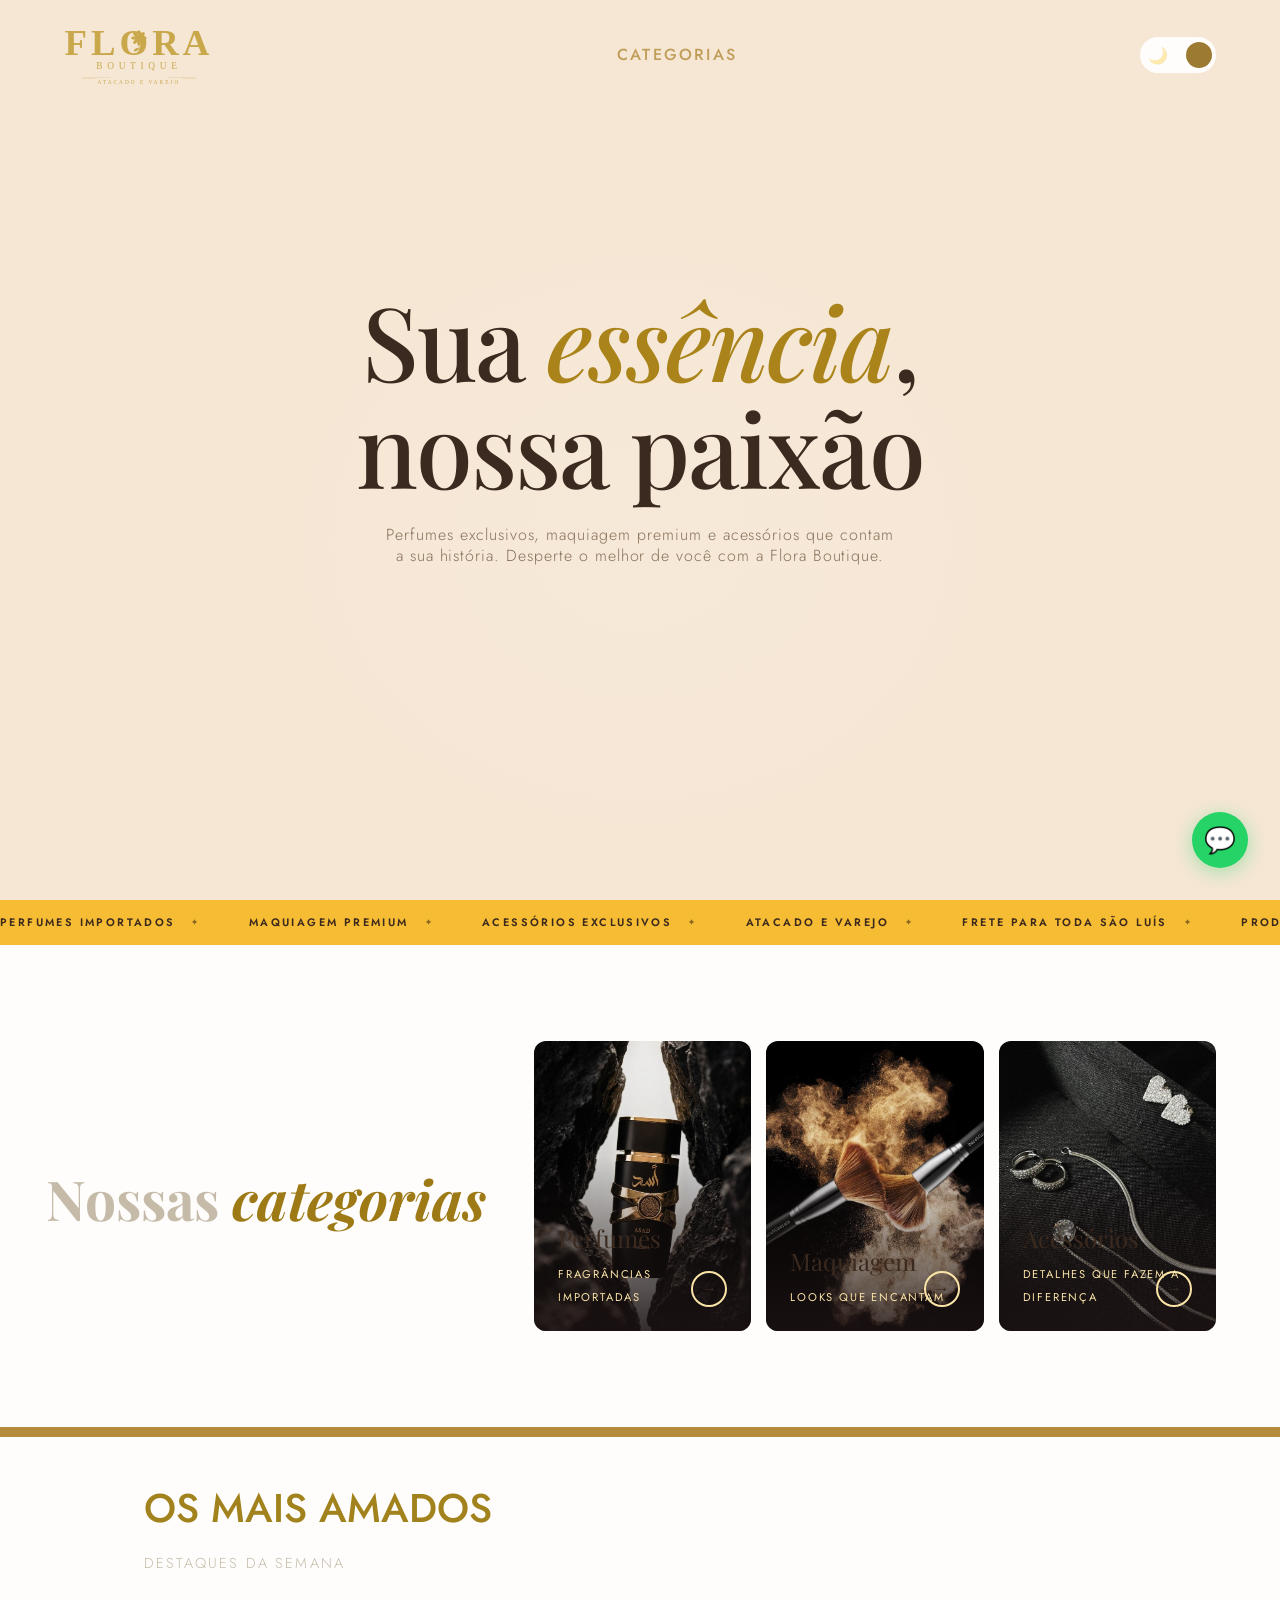
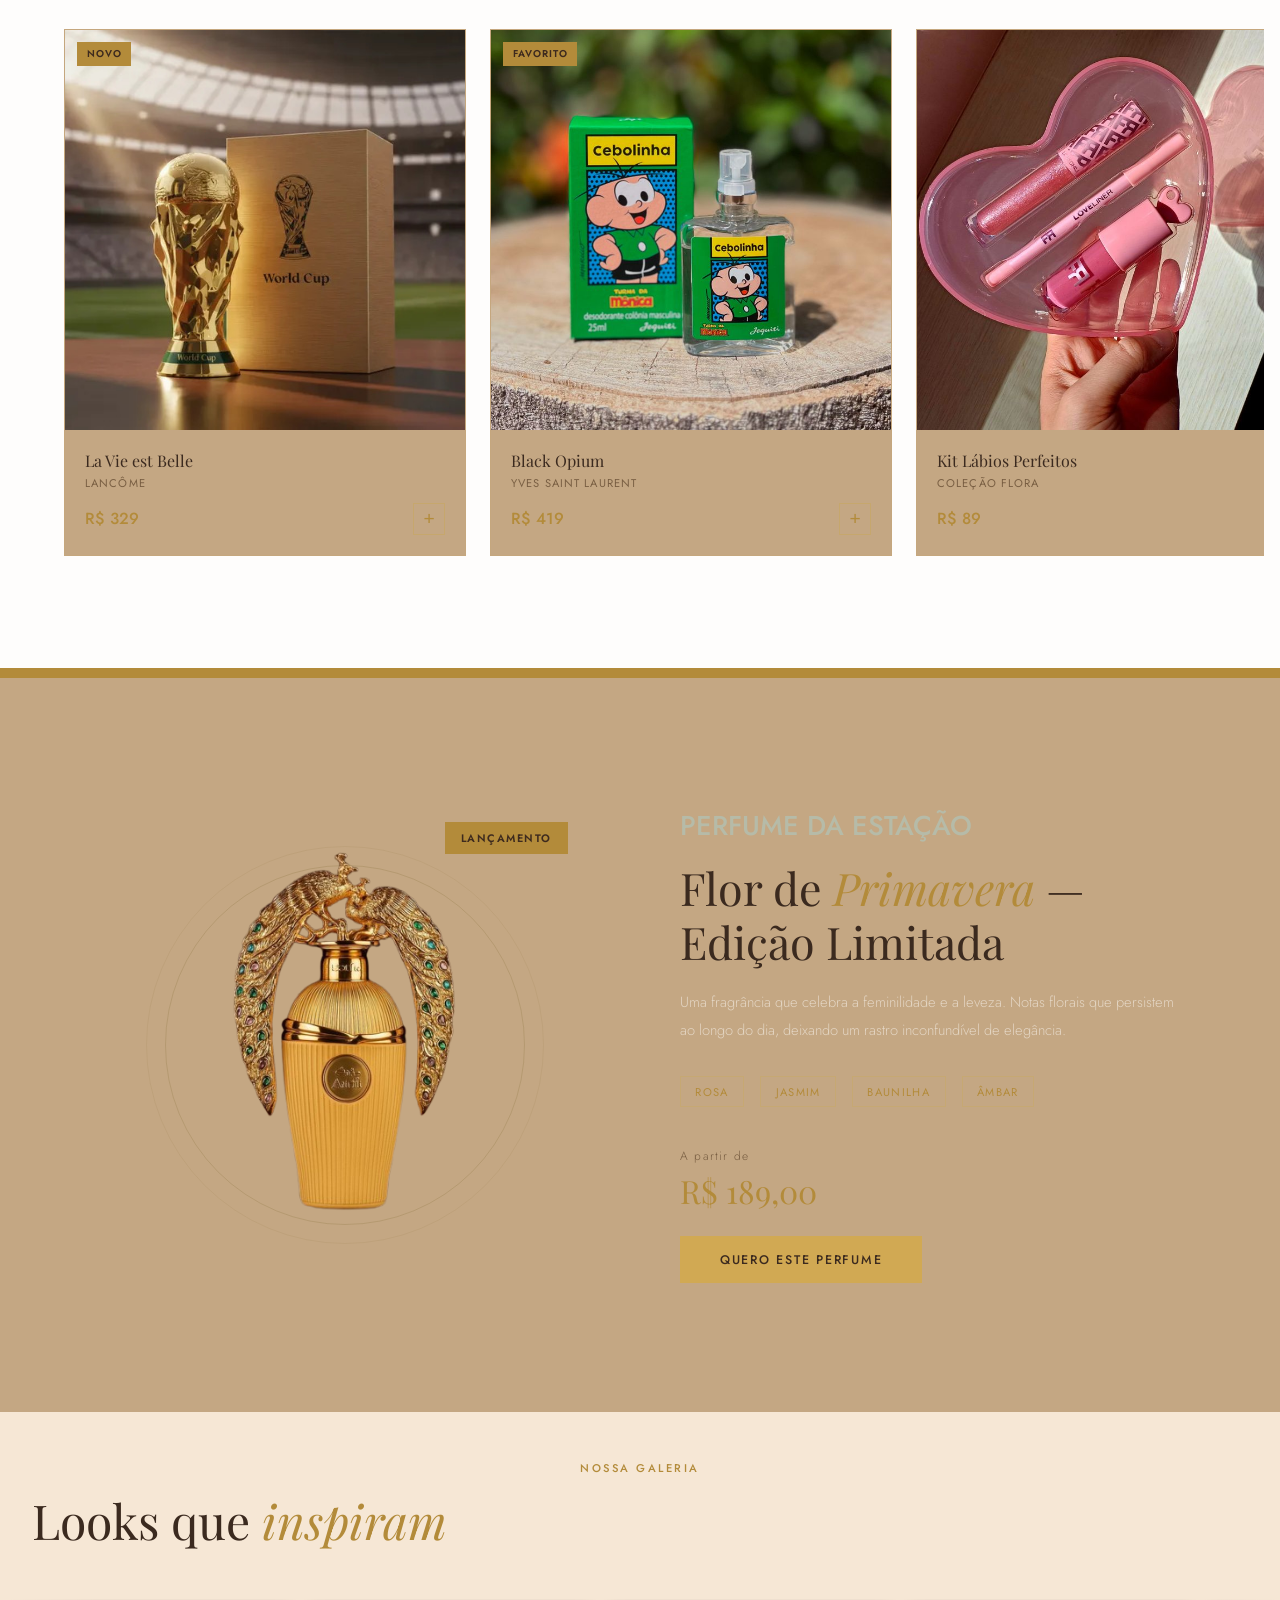
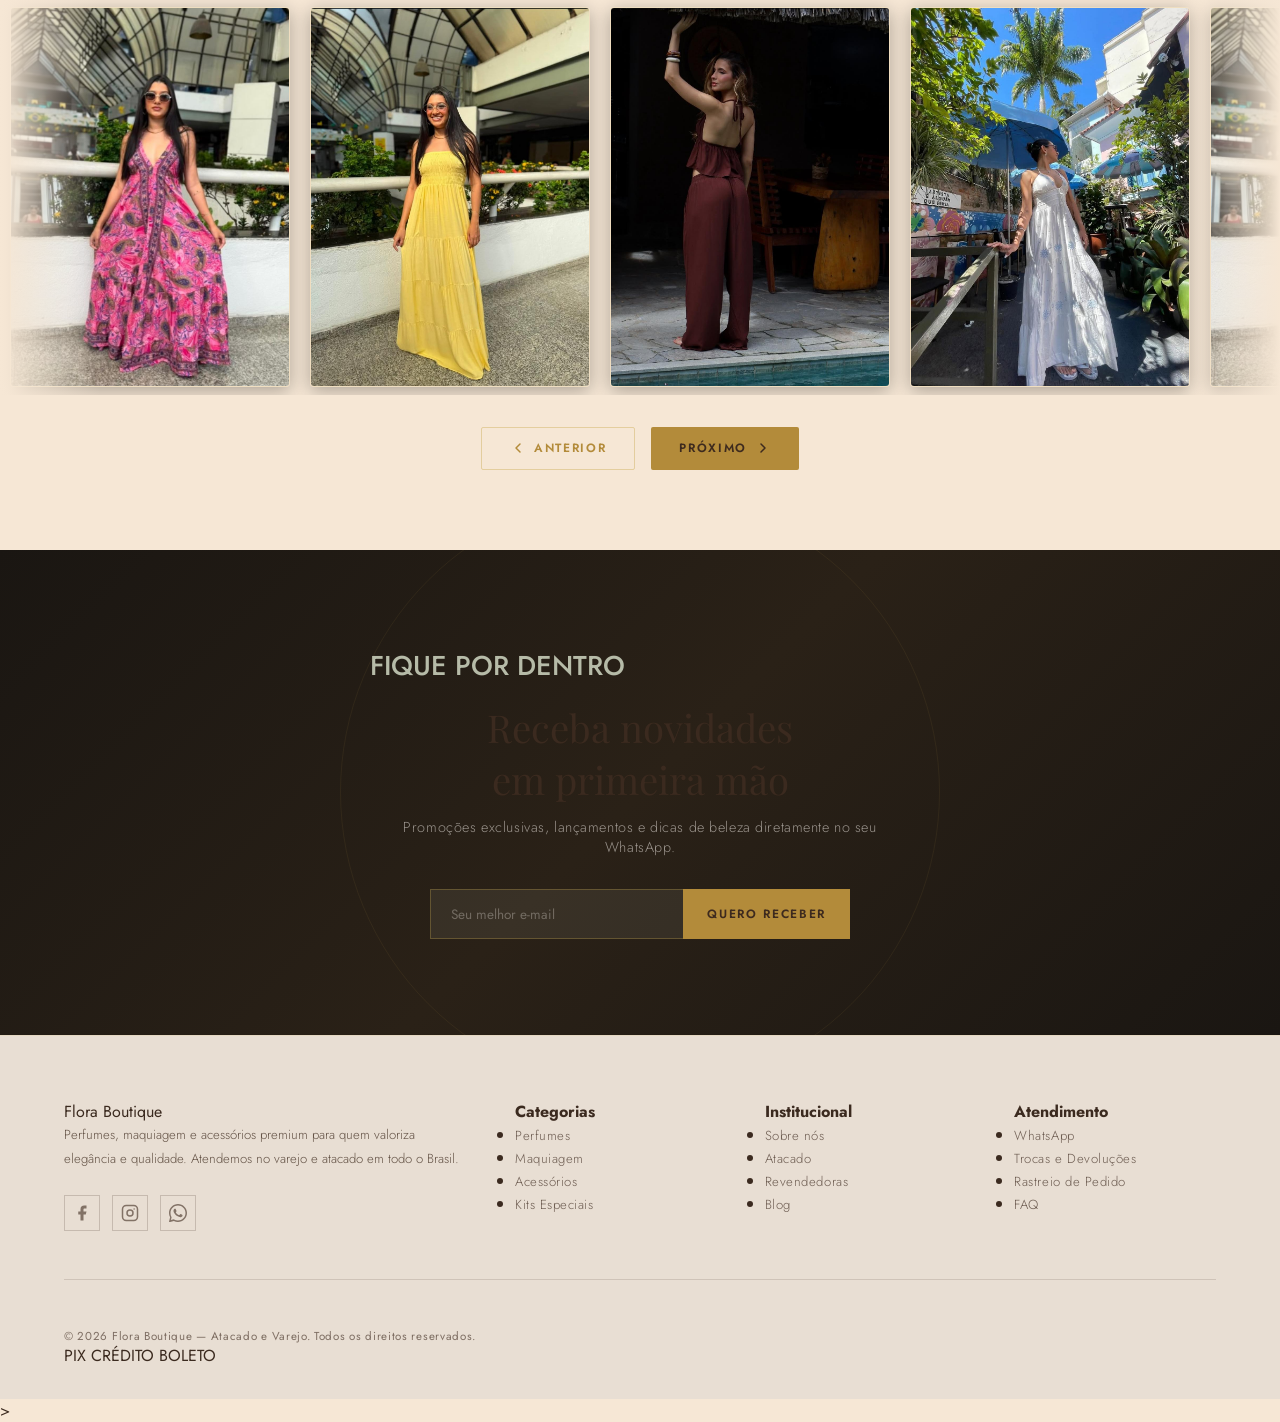
==== frontend/src/pages/index.html @ 40650995 "Reorganização de pastas" ====
<!DOCTYPE html>
<html lang="pt-BR">
<head>
  <meta charset="UTF-8">
  <meta name="viewport" content="width=device-width, initial-scale=1.0">
  <title>Flora Boutique — Perfumes, Acessórios & Maquiagem</title>
  <link rel="icon" type="image/x-icon" href="../images/logo.ico">
  <link rel="preconnect" href="https://fonts.googleapis.com">
  <link rel="preconnect" href="https://fonts.gstatic.com" crossorigin>
  <link href="https://fonts.googleapis.com/css2?family=Playfair+Display:ital,wght@0,400;0,500;0,600;0,700;1,400;1,500&family=Jost:wght@300;400;500;600&display=swap" rel="stylesheet">
  <link rel="stylesheet" href="../styles/style.css">
</head>
<body>

  <!-- ── NAV ──────────────────────────────────────────────── --> 
  <nav id="navbar">
    <div class="nav-logo">
      <a href="#" id="logo-button">
        <img src="../images/flora_logo_inicio.svg" alt="Flora Boutique">
      </a>
    </div>
    <ul class="nav-links">
      <li><a href="#categorias">Categorias</a></li>
      <!-- <li><a href="#destaques">Destaques</a></li> -->
      <!-- <li><a href="#sobre">Sobre</a></li> -->
      <!-- <li><a href="#contato">Contato</a></li> -->
    </ul>
    <button id="theme-toggle" class="theme-toggle" aria-label="Alternar tema claro e escuro">
      <span class="theme-icon theme-icon--moon">🌙</span>
      <span class="theme-icon theme-icon--sun">☀️</span>
      <span class="theme-toggle__circle"></span>
    </button>
  </nav>
  
  <!-- ── HERO ─────────────────────────────────────────────── -->
  <section class="hero">
    <div class="hero-content">
      <h1 class="hero-title">
        Sua <em>essência</em>,<br>nossa paixão
      </h1>
      <p class="hero-subtitle">
        Perfumes exclusivos, maquiagem premium e acessórios que contam a sua história.
        Desperte o melhor de você com a Flora Boutique.
      </p>
     
    </div>
  </section>

  <!-- ── MARQUEE ───────────────────────────────────────────── -->
  <div class="marquee-section">
    <div class="marquee-track">
      <span class="marquee-item">Perfumes Importados</span>
      <span class="marquee-item">Maquiagem Premium</span>
      <span class="marquee-item">Acessórios Exclusivos</span>
      <span class="marquee-item">Atacado e Varejo</span>
      <span class="marquee-item">Frete para toda São luís</span>
      <span class="marquee-item">Produtos Originais</span>
      <span class="marquee-item">Perfumes Importados</span>
      <span class="marquee-item">Maquiagem Premium</span>
      <span class="marquee-item">Acessórios Exclusivos</span>
      <span class="marquee-item">Atacado e Varejo</span>
      <span class="marquee-item">Frete para Toda são luís</span>
      <span class="marquee-item">Produtos Originais</span>
    </div>
  </div>

  <!-- ── CATEGORIES ───────────────────────────────────────── -->
  <section class="categories" id="categorias">
    <div class="section-header reveal">
      <h2 class="section-title">Nossas <em>categorias</em></h2>
    </div>
    <div class="categories-grid">
      <div class="cat-card reveal">
        <div class="cat-perfume">
          <img src="../images/perfume_asaad.jpg">
        </div>
        <div class="cat-overlay"></div>
        <div class="cat-label">
          <span class="cat-name">Perfumes</span>
          <span class="cat-count">Fragrâncias importadas</span>
        </div>
        <div class="cat-arrow">→</div>
      </div>
      <div class="cat-card reveal reveal-delay-1">
        <div class="cat-maquiagem">
          <img src="../images/maquiagens_destaque.jpg">
        </div>
        <div class="cat-overlay"></div>
        <div class="cat-label">
          <span class="cat-name">Maquiagem</span>
          <span class="cat-count">Looks que encantam</span>
        </div>
        <div class="cat-arrow">→</div>
      </div>
      <div class="cat-card reveal reveal-delay-2">
        <div class="cat-acessorios">
          <img src="../images/acessorios_destaque.jpg">
        </div>
        <div class="cat-overlay"></div>
        <div class="cat-label">
          <span class="cat-name">Acessórios</span>
          <span class="cat-count">Detalhes que fazem a diferença</span>
        </div>
        <div class="cat-arrow">→</div>
      </div>
    </div>
  </section>

  <!-- ── FEATURED PRODUCTS ────────────────────────────────── -->
  <section class="featured" id="destaques">
    <div class="section-header-feat">
      <h1 class="section-eyebrow1">Os mais amados</h1>
      <h2 class="section-title2">Destaques da semana</h2>
    </div>
    <div class="products-grid">

      <div class="product-card reveal">
        <div class="product-featured">
          <img src="../images/perfume_copa.jpg" alt="perfumecopa">
          <span class="product-badge">Novo</span>
        </div>
        <div class="product-info">
          <div class="product-name">La Vie est Belle</div>
          <div class="product-brand">Lancôme</div>
          <div class="product-footer">
            <span class="product-price">R$ 329</span>
            <button class="product-add" onclick="openWhatsApp('La Vie est Belle')">+</button>
          </div>
        </div>
      </div>

      <div class="product-card reveal">
        <div class="product-featured">
          <img src="../images/cebolinha.jpeg" alt="cebola">
          <span class="product-badge">Favorito</span>
        </div>
        <div class="product-info">
          <div class="product-name">Black Opium</div>
          <div class="product-brand">Yves Saint Laurent</div>
          <div class="product-footer">
            <span class="product-price">R$ 419</span>
            <button class="product-add" onclick="openWhatsApp('Black Opium')">+</button>
          </div>
        </div>
      </div>

      <div class="product-card reveal reveal">
        <div class="product-featured">
          <img src="../images/maquiagem_fran.jpeg" alt="labios">
        </div>
        <div class="product-info">
          <div class="product-name">Kit Lábios Perfeitos</div>
          <div class="product-brand">Coleção Flora</div>
          <div class="product-footer">
            <span class="product-price">R$ 89</span>
            <button class="product-add" onclick="openWhatsApp('Kit Lábios Perfeitos')">+</button>
          </div>
        </div>
      </div>

      <div class="product-card reveal reveal">
        <div class="product-featured">
          <img src="../images/colar_dourado.jpeg" alt="colar">
          <span class="product-badge">Oferta</span>
        </div>
        <div class="product-info">
          <div class="product-name">Colar Dourado Flora</div>
          <div class="product-brand">Exclusivo</div>
          <div class="product-footer">
            <span class="product-price">R$ 149</span>
            <button class="product-add" onclick="openWhatsApp('Colar Dourado Flora')">+</button>
          </div>
        </div>
      </div>

    </div>
  </section>

  <!-- ── HIGHLIGHT ─────────────────────────────────────────── -->
  <section class="highlight" id="sobre">
    <div class="highlight-inner">
      <div class="highlight-visual reveal">
        <div class="highlight-circle">
          <img src="../images/perfume_principal.png" alt="afeef">
        </div>
        <div class="highlight-tag">Lançamento</div>
      </div>
      <div class="highlight-content reveal reveal-delay-1">
        <span class="section-eyebrow2">Perfume da estação</span>
        <h2 class="highlight-title">Flor de <em>Primavera</em> — Edição Limitada</h2>
        <p class="highlight-text">
          Uma fragrância que celebra a feminilidade e a leveza. Notas florais que persistem
          ao longo do dia, deixando um rastro inconfundível de elegância.
        </p>
        <div class="highlight-notes">
          <span class="note-pill">Rosa</span>
          <span class="note-pill">Jasmim</span>
          <span class="note-pill">Baunilha</span>
          <span class="note-pill">Âmbar</span>
        </div>
        <div class="highlight-price">
          <small>A partir de</small>
          R$ 189,00
        </div>
        <a href="https://wa.me/5598984853656?text=Boa%20noite" class="btn-primary">
          Quero este perfume
        </a>
      </div>
    </div>
  </section>

  <section class="carousel-section">
    <div class="section-header-car" style="padding-top:3rem;">
      <span class="section-eyebrow7">Nossa galeria</span>
      <h2 class="section-title7">Looks que <em>inspiram</em></h2>
    </div>
    <div class="carousel-track-wrapper">
      <div class="carousel-track" id="carouselTrack">
        <!-- Fotos originais -->
        <div class="carousel-card"><img src="../images/look_rosa.jpeg" alt="Look Rosa" /></div>
        <div class="carousel-card"><img src="../images/look_amarelo.jpeg" alt="Look Amarelo" /></div>
        <div class="carousel-card"><img src="../images/look_vinho.jpeg" alt="Look Vinho" /></div>
        <div class="carousel-card"><img src="../images/look_branco.jpeg" alt="Look Branco" /></div>
        <!-- Duplicatas para loop infinito -->
        <div class="carousel-card"><img src="../images/look_rosa.jpeg" alt="Look Rosa" /></div>
        <div class="carousel-card"><img src="../images/look_amarelo.jpeg" alt="Look Amarelo" /></div>
        <div class="carousel-card"><img src="../images/look_vinho.jpeg" alt="Look Vinho" /></div>
        <div class="carousel-card"><img src="../images/look_branco.jpeg" alt="Look Branco" /></div>
      </div>
    </div>
    <div class="carousel-controls">
      <button class="carousel-btn carousel-btn--prev" id="btnPrev">
        <svg viewBox="0 0 24 24"><polyline points="15 18 9 12 15 6"/></svg>
        Anterior
      </button>
      <button class="carousel-btn carousel-btn--next" id="btnNext">
        Próximo
        <svg viewBox="0 0 24 24"><polyline points="9 6 15 12 9 18"/></svg>
      </button>
    </div>
  </section>
  <!-- ── NEWSLETTER ────────────────────────────────────────── -->
  <section class="newsletter" id="contato">
    <div class="newsletter-content reveal">
      <span class="section-eyebrow4">Fique por dentro</span>
      <h2 class="newsletter-title">Receba novidades<br>em primeira mão</h2>
      <p class="newsletter-text">Promoções exclusivas, lançamentos e dicas de beleza diretamente no seu WhatsApp.</p>
      <div class="newsletter-form">
        <input type="email" class="newsletter-input" placeholder="Seu melhor e-mail" id="email-input">
        <button class="newsletter-btn" onclick="handleNewsletter()">Quero receber</button>
      </div>
    </div>
  </section>

  <!-- ── FOOTER ────────────────────────────────────────────── -->
  <footer>
    <div class="footer-top">
      <div class="footer-brand">
        <div class="footer-logo">
          <img src="WhatsApp_Image_2026-06-08_at_22_37_26.jpeg" alt="Flora Boutique" onerror="this.style.display='none'">
          <span class="footer-logo-name">Flora Boutique</span>
        </div>
        <p class="footer-desc">
          Perfumes, maquiagem e acessórios premium para quem valoriza elegância e qualidade.
          Atendemos no varejo e atacado em todo o Brasil.
        </p>
        <div class="footer-social">
          <a href="#" class="social-btn" aria-label="Facebook">
            <svg xmlns="http://www.w3.org/2000/svg" width="18" height="18" viewBox="0 0 24 24" fill="currentColor">
              <path d="M18 2h-3a5 5 0 0 0-5 5v3H7v4h3v8h4v-8h3l1-4h-4V7a1 1 0 0 1 1-1h3z"/>
            </svg>
          </a>
          <a href="#" class="social-btn" aria-label="Instagram">
            <svg xmlns="http://www.w3.org/2000/svg" width="18" height="18" viewBox="0 0 24 24" fill="none" stroke="currentColor" stroke-width="2" stroke-linecap="round" stroke-linejoin="round">
              <rect x="2" y="2" width="20" height="20" rx="5" ry="5"/>
              <circle cx="12" cy="12" r="4"/>
              <circle cx="17.5" cy="6.5" r="1" fill="currentColor" stroke="none"/>
            </svg>
          </a>
          <a href="https://wa.me/5598984853656?text=Boa%20noite" class="social-btn" aria-label="WhatsApp">
            <svg xmlns="http://www.w3.org/2000/svg" width="18" height="18" viewBox="0 0 24 24" fill="currentColor">
              <path d="M17.472 14.382c-.297-.149-1.758-.867-2.03-.967-.273-.099-.471-.148-.67.15-.197.297-.767.966-.94 1.164-.173.199-.347.223-.644.075-.297-.15-1.255-.463-2.39-1.475-.883-.788-1.48-1.761-1.653-2.059-.173-.297-.018-.458.13-.606.134-.133.298-.347.446-.52.149-.174.198-.298.298-.497.099-.198.05-.371-.025-.52-.075-.149-.669-1.612-.916-2.207-.242-.579-.487-.5-.669-.51-.173-.008-.371-.01-.57-.01-.198 0-.52.074-.792.372-.272.297-1.04 1.016-1.04 2.479 0 1.462 1.065 2.875 1.213 3.074.149.198 2.096 3.2 5.077 4.487.709.306 1.262.489 1.694.625.712.227 1.36.195 1.871.118.571-.085 1.758-.719 2.006-1.413.248-.694.248-1.289.173-1.413-.074-.124-.272-.198-.57-.347z"/>
      <path d="M12 0C5.373 0 0 5.373 0 12c0 2.117.549 4.107 1.51 5.833L.057 23.215a.75.75 0 0 0 .916.932l5.546-1.43A11.945 11.945 0 0 0 12 24c6.627 0 12-5.373 12-12S18.627 0 12 0zm0 22c-1.907 0-3.7-.5-5.253-1.375l-.372-.215-3.892 1.004 1.028-3.773-.23-.38A9.956 9.956 0 0 1 2 12C2 6.477 6.477 2 12 2s10 4.477 10 10-4.477 10-10 10z"/>
            </svg>
          </a>
        </div>
      </div>
      <div class="footer-col">
        <h4>Categorias</h4>
        <ul>
          <li><a href="#">Perfumes</a></li>
          <li><a href="#">Maquiagem</a></li>
          <li><a href="#">Acessórios</a></li>
          <li><a href="#">Kits Especiais</a></li>
        </ul>
      </div>
      <div class="footer-col">
        <h4>Institucional</h4>
        <ul>
          <li><a href="#">Sobre nós</a></li>
          <li><a href="#">Atacado</a></li>
          <li><a href="#">Revendedoras</a></li>
          <li><a href="#">Blog</a></li>
        </ul>
      </div>
      <div class="footer-col">
        <h4>Atendimento</h4>
        <ul>
          <li><a href="https://wa.me/5598984853656?text=Boa%20noite">WhatsApp</a></li>
          <li><a href="#">Trocas e Devoluções</a></li>
          <li><a href="#">Rastreio de Pedido</a></li>
          <li><a href="#">FAQ</a></li>
        </ul>
      </div>
    </div>
    <div class="footer-bottom">
      <p class="footer-copy">© 2026 Flora Boutique — Atacado e Varejo. Todos os direitos reservados.</p>
      <div class="footer-payment">
        <span class="pay-badge">PIX</span>
        <span class="pay-badge">CRÉDITO</span>
        <span class="pay-badge">BOLETO</span>
      </div>
    </div>
  </footer>

  <!-- ── WHATSAPP FAB ──────────────────────────────────────── -->
  <a href="https://wa.me/5598984853656" class="whatsapp-btn" target="_blank" title="Fale no WhatsApp">💬</a>

  <div class="lightbox-overlay" id="lightbox">
    <button class="lightbox-close" id="lightboxClose">&times;</button>
    <img class="lightbox-img" id="lightboxImg" src="" alt="" />
  </div>

  <script src="../services/script.js"></script>
</body>
></html>
---- frontend/src/styles/style.css ----
*, *::before, *::after { margin: 0; padding: 0; box-sizing: border-box; }
@import url('https://fonts.googleapis.com/css2?family=Quicksand:wght@300..700&display=swap');
:root {
  --bg: #0D0B09;
  --surface: #1A1612;
  --surface-soft: rgba(13, 11, 9, 0.92);
  --gold: #C9A84C;
  --gold-light: #E8D5A3;
  --gold-cream: #f9e3a7;
  --gold-dark: #9A7B2E;
  --cream: #F8F3EC;
  --cream-dark: #EDE4D6;
  --black: #0D0B09;
  --charcoal: #1C1A17;
  --rose: #E8C9BC;
  --text-main: #F8F3EC;
  --text-muted: rgba(248, 243, 236, 0.65);
  --border: rgba(201, 168, 76, 0.2);
  --bg-alt: #14100E;
}

html { scroll-behavior: smooth; }

body {
  font-family: 'Jost', sans-serif;
  background: var(--bg);
  color: var(--cream);
  overflow-x: hidden;
  transition: background 0.35s ease, color 0.35s ease;
}

body[data-theme="light"] {
  --bg: #F6E7D5;
  --surface: #F3E3D0;
  --surface-soft: rgba(255, 255, 255, 0.92);
  --gold: #B38B3A;
  --gold-light: #E8D5A3;
  --gold-cream: #F9E3A7;
  --gold-dark: #9D7A31;
  --cream: #3B2A1F;
  --cream-dark: #A88A75;
  --black: #3D2A1E;
  --charcoal: #C4A783;
  --rose: #E8C9BC;
  --text-main: #3B2A1F;
  --text-muted: rgba(91, 67, 41, 0.72);
  --border: rgba(201, 168, 76, 0.18);
  --bg-alt: #E7D6C7;
}

/* ── NAV ─────────────────────────────── */
nav {
  position: fixed;
  top: 0; left: 0; right: 0;
  z-index: 100;
  display: flex;
  align-items: center;
  justify-content: space-between;
  padding: 0.10rem 4rem;
  transition: background 0.4s, backdrop-filter 0.4s;
}
nav.scrolled {
  background: var(--surface-soft);
  backdrop-filter: blur(12px);
  border-bottom: 0.5px solid var(--border);
}
.nav-logo img {
  width: 150px;
  height: 100px;
  border-radius: 0%;
  object-fit: cover;
}
.nav-logo-text {
  font-family: 'Playfair Display', serif;
  font-size: 1.1rem;
  color: var(--gold);
  letter-spacing: 0.08em;
}
.nav-links {
  display: flex;
  gap: 2.5rem;
  list-style: none;
}
.nav-links a {
  font-size: 1.00rem;
  font-weight: 500;
  letter-spacing: 0.14em;
  text-transform: uppercase;
  color: var(--gold);
  text-decoration: none;
  opacity: 0.8;
  transition: opacity 0.2s, color 0.2s;
}
.nav-links a:hover { opacity: 1; color: var(--gold); }

.theme-toggle {
  width: 76px;
  height: 36px;
  position: relative;
  padding: 4px;
  border: 1px solid var(--border);
  border-radius: 999px;
  background: var(--surface-soft);
  cursor: pointer;
  transition: background 0.25s ease, border-color 0.25s ease;
  display: flex;
  align-items: center;
  z-index: 50;
}

button#theme-toggle {
  border: none;
}

body[data-theme="light"] .theme-toggle {
  background: rgba(255, 255, 255, 0.92);
  border-color: rgba(61, 42, 30, 0.15);
}

.theme-toggle:hover {
  background: rgba(255, 255, 255, 0.96);
}

body[data-theme="light"] .theme-toggle:hover {
  background: rgba(255, 255, 255, 1);
}

.theme-icon {
  position: absolute;
  top: 50%;
  transform: translateY(-50%);
  font-size: 1rem;
  opacity: 0.85;
  transition: opacity 0.2s ease, color 0.2s ease, text-shadow 0.2s ease;
  text-shadow: 0 0 1px rgba(0, 0, 0, 0.25);
  pointer-events: none;
  user-select: none;
}

.theme-icon--moon {
  left: 8px;
  color: var(--text-main);
}

.theme-icon--sun {
  right: 8px;
  color: var(--gold-dark);
}

.theme-toggle__circle {
  width: 26px;
  height: 26px;
  border-radius: 50%;
  background: var(--gold);
  transition: transform 0.3s ease, background 0.3s ease;
  position: absolute;
  top: 50%;
  left: 6px;
  transform: translateY(-50%);
  box-shadow: 0 0 0 1px rgba(255, 255, 255, 0.2);
  pointer-events: none;
}

.theme-toggle.active .theme-toggle__circle {
  transform: translate(40px, -50%);
  background: var(--gold-dark);
}

.theme-toggle.active .theme-icon--moon {
  opacity: 0.35;
}

.theme-toggle.active .theme-icon--sun {
  opacity: 1;
}

.theme-toggle .theme-icon--moon {
  opacity: 1;
}

.theme-toggle .theme-icon--sun {
  opacity: 0.35;
}

@media (max-width: 900px) {
  .theme-toggle {
    width: 68px;
    height: 32px;
  }
  
  .theme-icon {
    font-size: 0.9rem;
  }
  
  .theme-toggle__circle {
    width: 24px;
    height: 24px;
  }
  
  .theme-toggle.active .theme-toggle__circle {
    transform: translate(36px, -50%);
  }
}


/* ── HERO ────────────────────────────── */
.hero {
  position: relative;
  min-height: 100vh;
  display: flex;
  align-items: center;
  justify-content: center;
  text-align: center;
  overflow: hidden;
  background: radial-gradient(ellipse at 50% 60%, rgba(255,255,255,0.08) 0%, var(--bg) 40%, var(--bg) 100%);
}
.hero-content {
  position: relative;
  z-index: 2;
  max-width: 820px;
  padding: 2rem;
}
.hero-logo {
  width: 110px;
  height: 110px;
  border-radius: 50%;
  object-fit: cover;
  border: 1.5px solid rgba(255, 187, 0, 0.5);
  margin: 0 auto 2rem;
  display: block;
  opacity: 0;
  animation: fade-up 0.8s 0.1s forwards;
}
.hero-eyebrow {
  display: inline-flex;
  align-items: center;
  gap: 0.75rem;
  font-size: 0.72rem;
  font-weight: 500;
  letter-spacing: 0.22em;
  text-transform: uppercase;
  color: var(--cream);
  margin-bottom: 2rem;
  opacity: 0;
  animation: fade-up 0.8s 0.3s forwards;
}
.hero-eyebrow::before, .hero-eyebrow::after {
  content: '';
  display: block;
  width: 32px;
  height: 0.5px;
  background: var(--gold);
  opacity: 0.5;
}
.hero-title {
  font-family: 'Playfair Display', serif;
  font-size: clamp(3rem, 8vw, 6.5rem);
  font-weight: 500;
  line-height: 1.05;
  letter-spacing: -0.02em;
  margin-bottom: 1.5rem;
  opacity: 0;
  animation: fade-up 0.9s 0.5s forwards;

  text-shadow:
    3px 3px 0px #FFF4D6,
    4px 4px 0px #F2D28A,
    5px 5px 0px #D4AF37,
    6px 6px 0px #A97C1F,
    /* 7px 7px 0px rgb(66, 59, 67),
    8px 8px 0px rgba(189, 155, 192, 0.329),
    9px 9px 0px rgba(182, 171, 182, 0.11),
    10px 10px 0px #291d3b; */
}
.hero-title em {
  font-style: italic;
  color: #aa841b;
}
.hero-subtitle {
  font-size: 1rem;
  font-weight: 300;
  color: var(--text-muted);
  letter-spacing: 0.06em;
  line-height: 1.3;
  margin-bottom: 3rem;
  max-width: 520px;
  margin-left: auto;
  margin-right: auto;
  opacity: 0;
  animation: fade-up 0.9s 0.7s forwards;
}
.hero-actions {
  display: flex;
  gap: 1.25rem;
  justify-content: center;
  flex-wrap: wrap;
  opacity: 0;
  animation: fade-up 0.9s 0.9s forwards;
  color: var(--black);
}
.hero-scroll {
  position: absolute;
  bottom: 2.5rem;
  left: 50%;
  transform: translateX(-50%);
  display: flex;
  flex-direction: column;
  align-items: center;
  gap: 0.5rem;
  opacity: 0;
  animation: fade-up 0.9s 1.2s forwards;
}
.hero-scroll span {
  font-size: 0.65rem;
  letter-spacing: 0.2em;
  text-transform: uppercase;
  color: var(--dark_gold);
}
.scroll-line {
  width: 0.5px;
  height: 40px;
  background: linear-gradient(to bottom, rgba(201,168,76,0.5), transparent);
  animation: scroll-line 1.5s ease-in-out infinite;
}

/* ── BUTTONS ─────────────────────────── */
.btn-primary {
  font-family: 'Jost', sans-serif;
  font-size: 0.78rem;
  font-weight: 500;
  letter-spacing: 0.14em;
  text-transform: uppercase;
  color: var(--dark);
  background: #e2ab126b;
  padding: 0.9rem 2.5rem;
  border: none;
  cursor: pointer;
  text-decoration: none;
  transition: background 0.2s, transform 0.2s;
  display: inline-block;
}
.btn-primary:hover { background: var(--gold-light); transform: translateY(-1px); }
.btn-outline {
  font-family: 'Jost', sans-serif;
  font-size: 0.78rem;
  font-weight: 500;
  letter-spacing: 0.14em;
  text-transform: uppercase;
  color: var(--black);
  background: #f9e3a7;
  padding: 0.9rem 2.5rem;
  cursor: pointer;
  text-decoration: none;
  transition: border-color 0.2s, color 0.2s, transform 0.2s;
  display: inline-block;
}
.btn-outline:hover { background: var(--gold-light); transform: translateY(-1px); }

/* ── MARQUEE ─────────────────────────── */
.marquee-section {
  background: #f6bc33;
  padding: 0.9rem 0;
  overflow: hidden;
}
.marquee-track {
  display: flex;
  gap: 3rem;
  animation: marquee 20s linear infinite;
  width: max-content;
}
.marquee-item {
  font-size: 0.68rem;
  font-weight: 600;
  letter-spacing: 0.22em;
  text-transform: uppercase;
  color: var(--black);
  white-space: nowrap;
  display: flex;
  align-items: center;
  gap: 1rem;
}
.marquee-item::after {
  content: '✦';
  font-size: 0.5rem;
  opacity: 0.6;
}

/* ── SECTION COMMONS ─────────────────── */
.featured .section-header-feat {
    padding-left: 0;
    margin-left: 80px;
    padding-top: 0;
    align-items: flex-start;  /* Alinha os filhos na esquerda */
    text-align: left;         /* Alinha os textos na esquerda */
    margin-bottom: 3.5rem;    /* Espaço elegante até a grid de produtos */
  }
.section-header {
  display: flex;
  flex-direction: column; /* mantém span e h2 um abaixo do outro */
  justify-content: center; /* centraliza verticalmente */
  align-items: flex-start; /* alinha à esquerda */
  text-align: justify;
  padding-left: 94px;
  padding-top: 50px;
  justify-content: center;
}

.section-header-car {
  display: flex;
  flex-direction: column; /* mantém span e h2 um abaixo do outro */
  justify-content: center; /* centraliza verticalmente */
  align-items: center; /* alinha à esquerda */
  text-align: justify;
  padding-top: 50px;
  justify-content: center;
}

.section-title {
  font-family: 'Playfair Display', serif;
  font-size: clamp(55px,200px,3rem);
  color: #c5bba8;
  white-space: nowrap;
  flex-shrink: 0;
  margin-top: 70px;
  margin-left: -7rem;
}
.section-title em { 
  font-style: italic; color: #9e7a16;
}

.section-eyebrow2 {
  font-size: 1.7rem;
  font-weight: 500;
  letter-spacing: 0rem;
  text-transform: uppercase;
  color: #b6bba8;
  margin-bottom: 1rem;
  display: flex;
  width: 300px;
}

.section-eyebrow3 {
  font-size: 1.7rem;
  font-weight: 500;
  letter-spacing: 0rem;
  text-transform: uppercase;
  color: #b6bba8;
  margin-bottom: 1rem;
  display: flex;
  width: 300px;
}

.section-eyebrow4 {
  font-size: 1.7rem;
  font-weight: 500;
  letter-spacing: 0rem;
  text-transform: uppercase;
  color: #b6bba8;
  margin-bottom: 1rem;
  display: flex;
  width: 300px;
}

/* ── CATEGORIES ──────────────────────── */
/* --- CATEGORIES --- */
.categories {
    padding: 6rem 5%; /* Troca rem fixo por % na lateral */
    background: var(--surface-soft);
    width: 100%;

    display: flex;
    justify-content: space-between;
    align-items: flex-start;
    gap: 3rem;
}

.categories-grid {
    display: grid; /* Usa GRID, não flex */
    grid-template-columns: repeat(3, 1fr); /* 3 colunas iguais */
    gap: 15px; /* 17px vira 1rem */
    width: 100%;
    max-width: 900px;
}

.cat-card {
    position: relative;
    aspect-ratio: 3/4; /* Mantém proporção 3x4 */
    overflow: hidden;
    cursor: pointer;
    background: var(--surface);
    border-radius: 12px; /* Adiciona pra ficar bonito */
}
.cat-perfume,
.cat-maquiagem,
.cat-acessorios {
  width: 100%;
  height: 100%;
}

/* IMAGENS - AQUI TAVA O MAIOR BO */
.cat-perfume img,
.cat-maquiagem img,
.cat-acessorios img {
  width: 100%;
  height: 100%;
  object-fit: cover;
  display: block;
}

.cat-card:hover .cat-bg { 
    transform: scale(1.06); 
}

.cat-overlay {
    position: absolute;
    inset: 0;
    background: linear-gradient(to top, rgba(30, 20, 20, 0.8) 0%, rgba(30, 20, 20, 0) 60%);
}

.cat-label {
    position: absolute;
    bottom: 0;
    left: 0;
    right: 0;
    padding: 1.5rem; /* Reduz um pouco */
}

.cat-name {
    font-family: 'Playfair Display', serif;
    font-size: clamp(1.2rem, 3vw, 1.5rem); /* Fonte fluida */
    font-weight: 400;
    color: var(--cream);
    margin-bottom: 0.4rem;
    display: block;
}

.cat-count {
    font-size: 0.7rem;
    letter-spacing: 0.16em;
    text-transform: uppercase;
    color: var(--gold-cream);
}

.cat-arrow {
    position: absolute;
    bottom: 1.5rem;
    right: 1.5rem;
    width: 36px;
    height: 36px;
    border: 2px solid var(--gold-cream); /* Era 20px, bug visual */
    border-radius: 50%;
    display: flex;
    align-items: center;
    justify-content: center;
    color: var(--cream);
    font-size: 1rem;
    transition: background 0.2s, border-color 0.2s;
}

.cat-card:hover .cat-arrow {
    background: var(--surface);
    border-color: var(--gold);
    color: var(--cream);
}

/* RESPONSIVO - AQUI É A MÁGICA */
@media (max-width: 1024px) {
    .categories {
        padding: 3rem 5%;
    }
    .categories-grid {
        grid-template-columns: repeat(2, 1fr); /* 2 colunas no tablet */
    }
}

@media (max-width: 640px) {
    .categories {
        padding: 2rem 1rem;
    }
    .categories-grid {
        grid-template-columns: 1fr; /* 1 coluna no celular */
        gap: 1.5rem;
    }
    .cat-label {
        padding: 1rem;
    }
    .cat-arrow {
        bottom: 1rem;
        right: 1rem;
        width: 32px;
        height: 32px;
    }
}

/* ── FEATURED ────────────────────────── */
.featured {
  padding: 7rem 4rem;
  background: var(--surface-soft);
  border-style: solid none;
  border-width: 10px;
  width: 100%;
  border-color: var(--gold);
}
.section-eyebrow1 {
  font-size: 2.5rem;
  font-weight: 500;
  letter-spacing: 0rem;
  text-transform: uppercase;
  color: #a1821c;
  margin-bottom: 1rem;
  margin-top: -70px;
  display: flex;
  width: 450px;
}
.featured .section-title2 {
  font-family: 'Quicksand' serif;
  font-weight: 300;
  text-transform: uppercase;
  letter-spacing: 0.15em;
  font-size: clamp(0.9rem, 1vw, 0.85rem); /* Fonte fluida e controlada */
  color: #c5bba8;
  margin: 0;                /* Remove o 'margin: auto' antigo */
  padding-bottom: 0;
  white-space: normal;      /* Permite quebra de linha se a tela for pequena */
  width: 100%
}
.featured .section-title2 em {
  color: #cebc58;
  font-style: italic;
}

.products-grid {
  display: flex;
  gap: 1.5rem;
  overflow-x: auto;
  overflow-y: hidden;
  scroll-behavior: smooth;
  max-width: 1200px;
  margin: 0 auto;
  width: fit-content;
}

/* Estilizacao da barra de rolagem */
.products-grid::-webkit-scrollbar {
  height: 6px;
}

.products-grid::-webkit-scrollbar-track {
  background: transparent;
}

.products-grid::-webkit-scrollbar-thumb {
  background: rgba(201, 168, 76, 0.7);
  border-radius: 999px;
}

.products-grid::-webkit-scrollbar-thumb:hover {
  background: #c9a84c;
}

.product-card {
  background: var(--charcoal);
  border: 0.5px solid rgba(201,168,76,0.1);
  transition: border-color 0.3s, transform 0.3s;
  cursor: pointer;
  flex: 0 0 280px;
  max-width: 1150px;
}
.product-card:hover {
  border-color: rgba(201,168,76,0.4);
  transform: translateY(-4px);
}
.product-featured {
  aspect-ratio: 1;
  background: var(--surface);
  display: flex;
  align-items: centaer;
  justify-content: center;
  position: relative;
  overflow: hidden;
  max-width: 400px;
}

.product-featured img {
  object-fit: cover; /* mostra a imagem inteira */
}

.product-badge {
  position: absolute;
  top: 0.75rem;
  left: 0.75rem;
  font-size: 0.62rem;
  font-weight: 600;
  letter-spacing: 0.1em;
  text-transform: uppercase;
  padding: 0.3rem 0.6rem;
  background: var(--gold);
  color: var(--black);
}
.product-info { padding: 1.25rem; }
.product-name {
  font-family: 'Playfair Display', serif;
  font-size: 1rem;
  font-weight: 400;
  color: var(--cream);
  margin-bottom: 0.25rem;
}
.product-brand {
  font-size: 0.7rem;
  letter-spacing: 0.1em;
  text-transform: uppercase;
  color: var(--text-muted);
  margin-bottom: 0.75rem;
}
.product-footer {
  display: flex;
  align-items: center;
  justify-content: space-between;
}
.product-price {
  font-size: 1rem;
  font-weight: 500;
  color: var(--gold);
}
.product-add {
  width: 32px;
  height: 32px;
  border: 0.5px solid rgba(201,168,76,0.4);
  background: transparent;
  color: var(--gold);
  font-size: 1.2rem;
  cursor: pointer;
  display: flex;
  align-items: center;
  justify-content: center;
  transition: background 0.2s;
}
.product-add:hover { background: var(--gold); color: var(--black); }

/* ── HIGHLIGHT ───────────────────────── */
.highlight {
  padding: 7rem 4rem;
  background: var(--charcoal);
}
.highlight-inner {
  max-width: 1100px;
  margin: 0 auto;
  display: grid;
  grid-template-columns: 1fr 1fr;
  gap: 5rem;
  align-items: center;
}
.highlight-visual {
  position: relative;
  aspect-ratio: 1;
  display: flex;
  align-items: center;
  justify-content: center;
}
.highlight-circle {
  width: 360px;
  height: 360px;
  border-radius: 50%;
  border: 0.5px solid rgba(123, 102, 43, 0.2);
  display: flex;
  align-items: center;
  justify-content: center;
  font-size: 9rem;
  position: relative;
}
.highlight-circle img {
  width: 100%;
}
.highlight-circle::before {
  content: '';
  position: absolute;
  inset: -20px;
  border-radius: 50%;
  border: 0.5px solid rgba(119, 95, 28, 0.08);
}
.highlight-tag {
  position: absolute;
  top: 2rem;
  right: 2rem;
  background: var(--gold);
  color: var(--black);
  padding: 0.5rem 1rem;
  font-size: 0.68rem;
  font-weight: 600;
  letter-spacing: 0.14em;
  text-transform: uppercase;
}
.highlight-title {
  font-family: 'Playfair Display', serif;
  font-size: clamp(2rem, 3.5vw, 2.8rem);
  font-weight: 400;
  line-height: 1.2;
  color: var(--cream);
  margin-bottom: 1.25rem;
}
.highlight-title em { font-style: italic; color: var(--gold); }
.highlight-text {
  font-size: 0.92rem;
  font-weight: 300;
  line-height: 1.9;
  color: rgba(248,243,236,0.6);
  margin-bottom: 2rem;
}
.highlight-notes {
  display: flex;
  gap: 1rem;
  flex-wrap: wrap;
  margin-bottom: 2.5rem;
}
.note-pill {
  font-size: 0.7rem;
  letter-spacing: 0.12em;
  text-transform: uppercase;
  color: var(--gold);
  border: 0.5px solid rgba(201,168,76,0.3);
  padding: 0.4rem 0.9rem;
}
.highlight-price {
  font-family: 'Playfair Display', serif;
  font-size: 2rem;
  color: var(--gold);
  margin-bottom: 1.5rem;
}
.highlight-price small {
  font-family: 'Jost', sans-serif;
  font-size: 0.75rem;
  font-weight: 300;
  letter-spacing: 0.1em;
  color: var(--text-muted);
  display: block;
  margin-bottom: 0.25rem;
}

/* ── TESTIMONIALS ────────────────────── */
.testimonials {
  padding: 7rem 4rem;
  background: var(--bg-alt);
  text-align: center;
}
.reviews-grid {
  display: grid;
  grid-template-columns: repeat(3, 1fr);
  gap: 1.5rem;
  max-width: 1100px;
  margin: 3rem auto 0;
}
.review-card {
  background: var(--charcoal);
  border: 0.5px solid rgba(201,168,76,0.1);
  padding: 2rem;
  text-align: left;
}
.review-stars {
  color: var(--gold);
  font-size: 0.85rem;
  letter-spacing: 0.1em;
  margin-bottom: 1rem;
}
.review-text {
  font-family: 'Playfair Display', serif;
  font-style: italic;
  font-size: 1rem;
  font-weight: 400;
  line-height: 1.7;
  color: rgba(248,243,236,0.8);
  margin-bottom: 1.5rem;
}
.reviewer {
  display: flex;
  align-items: center;
  gap: 0.75rem;
}
.reviewer-avatar {
  width: 36px;
  height: 36px;
  border-radius: 50%;
  background: rgba(201,168,76,0.15);
  display: flex;
  align-items: center;
  justify-content: center;
  font-size: 0.75rem;
  font-weight: 600;
  color: var(--gold);
}
.reviewer-name {
  font-size: 0.8rem;
  font-weight: 500;
  color: var(--cream);
  letter-spacing: 0.06em;
}
.reviewer-city {
  font-size: 0.68rem;
  color: var(--text-muted);
}

/* ── NEWSLETTER ──────────────────────── */
.newsletter {
  padding: 6rem 4rem;
  background: linear-gradient(135deg, rgba(26,22,18,1) 0%, rgba(42,33,23,1) 50%, rgba(26,22,18,1) 100%);
  text-align: center;
  position: relative;
  overflow: hidden;
}
.newsletter::before {
  content: '';
  position: absolute;
  width: 600px;
  height: 600px;
  border-radius: 50%;
  border: 0.5px solid rgba(201,168,76,0.08);
  top: 50%;
  left: 50%;
  transform: translate(-50%, -50%);
}
.newsletter-content {
  position: relative;
  z-index: 1;
  max-width: 540px;
  margin: 0 auto;
}
.newsletter-title {
  font-family: 'Playfair Display', serif;
  font-size: clamp(1.8rem, 3vw, 2.5rem);
  font-weight: 400;
  color: var(--cream);
  margin-bottom: 0.75rem;
}
.newsletter-text {
  font-size: 0.9rem;
  font-weight: 300;
  color: rgba(248,243,236,0.55);
  letter-spacing: 0.04em;
  margin-bottom: 2rem;
}
.newsletter-form {
  display: flex;
  max-width: 420px;
  margin: 0 auto;
}
.newsletter-input {
  flex: 1;
  padding: 0.9rem 1.25rem;
  background: rgba(248,243,236,0.07);
  border: 0.5px solid rgba(201,168,76,0.3);
  border-right: none;
  color: var(--cream);
  font-family: 'Jost', sans-serif;
  font-size: 0.85rem;
  outline: none;
  transition: border-color 0.2s;
}
.newsletter-input::placeholder { color: rgba(248,243,236,0.3); }
.newsletter-input:focus { border-color: var(--gold); }
.newsletter-btn {
  font-family: 'Jost', sans-serif;
  font-size: 0.75rem;
  font-weight: 600;
  letter-spacing: 0.14em;
  text-transform: uppercase;
  color: var(--black);
  background: var(--gold);
  padding: 0.9rem 1.5rem;
  border: none;
  cursor: pointer;
  transition: background 0.2s;
  white-space: nowrap;
}
.newsletter-btn:hover { background: var(--gold-light); }

/* ── FOOTER ──────────────────────────── */
footer {
  background: var(--surface);
  border-top: 0.5px solid rgba(201,168,76,0.12);
  padding: 4rem 4rem 2rem;
}

body[data-theme="light"] footer {
  background: #E8DED3;
}

.footer-top {
  display: grid;
  grid-template-columns: 2fr 1fr 1fr 1fr;
  gap: 3rem;
  margin-bottom: 3rem;
  padding-bottom: 3rem;
  border-bottom: 0.5px solid rgba(201,168,76,0.08);
}

body[data-theme="light"] .footer-top {
  border-bottom: 0.5px solid rgba(61, 42, 30, 0.15);
}

.footer-desc {
  font-size: 0.82rem;
  font-weight: 300;
  line-height: 1.8;
  color: rgba(248,243,236,0.4);
  margin-bottom: 1.5rem;
}

body[data-theme="light"] .footer-desc {
  color: rgba(61, 42, 30, 0.78);
}

.footer-col ul li a {
  font-size: 0.82rem;
  font-weight: 300;
  color: rgba(248,243,236,0.45);
  text-decoration: none;
  transition: color 0.2s;
  letter-spacing: 0.04em;
}

body[data-theme="light"] .footer-col ul li a {
  color: rgba(61, 42, 30, 0.72);
}

.footer-col ul li a:hover { color: var(--gold); }

.footer-copy {
  font-size: 0.72rem;
  color: rgba(248,243,236,0.25);
  letter-spacing: 0.06em;
}

body[data-theme="light"] .footer-copy {
  color: rgba(61, 42, 30, 0.62);
}

.footer-social {
  display: flex;
  gap: 0.75rem;
  align-items: center;
}

.social-btn {
  width: 36px;
  height: 36px;
  border: 0.5px solid rgba(201,168,76,0.2);
  display: flex;
  align-items: center;
  justify-content: center;
  color: rgba(201,168,76,0.6);
  font-size: 0.85rem;
  text-decoration: none;
  transition: border-color 0.2s, color 0.2s;
}

body[data-theme="light"] .social-btn {
  border-color: rgba(61, 42, 30, 0.2);
  color: rgba(61, 42, 30, 0.6);
}


/* ── WHATSAPP FAB ────────────────────── */
.whatsapp-btn {
  position: fixed;
  bottom: 2rem;
  right: 2rem;
  width: 56px;
  height: 56px;
  background: #25D366;
  border-radius: 50%;
  display: flex;
  align-items: center;
  justify-content: center;
  text-decoration: none;
  z-index: 200;
  box-shadow: 0 4px 20px rgba(37,211,102,0.4);
  transition: transform 0.2s;
  font-size: 1.6rem;
}
.whatsapp-btn:hover { transform: scale(1.1); }

/* ── SCROLL REVEAL ───────────────────── */
.reveal {
  opacity: 0;
  transform: translateY(32px);
  transition: opacity 0.7s ease, transform 0.7s ease;
}
.reveal.visible {
  opacity: 1;
  transform: translateY(0);
}
.reveal-delay-1 { transition-delay: 0.1s; }
.reveal-delay-2 { transition-delay: 0.2s; }
.reveal-delay-3 { transition-delay: 0.3s; }
.reveal-delay-4 { transition-delay: 0.4s; }

/* ── ANIMATIONS ──────────────────────── */
@keyframes fade-up {
  from { opacity: 0; transform: translateY(24px); }
  to   { opacity: 1; transform: translateY(0); }
}
@keyframes scroll-line {
  0%, 100% { opacity: 0.3; transform: scaleY(1); }
  50%       { opacity: 1;   transform: scaleY(1.1); }
}
@keyframes marquee {
  from { transform: translateX(0); }
  to   { transform: translateX(-50%); }
}

/* ── MOBILE ──────────────────────────── */
@media (max-width: 900px) {

  nav {
    padding: 0.5rem 1rem;       /* Reduz o padding vertical para diminuir a altura da barra */
    justify-content: center;    /* Centraliza a logo horizontalmente */
  }

  /* 2. Diminui o tamanho da logo no mobile */
  .nav-logo img {
    width: 100px;               /* Era 150px, deixei menor para ocupar menos espaço */
    height: auto;               /* Deixa o auto para não distorcer a proporção da imagem */
  }

  .nav-links {
    display: none;
  }

  .hero-title {
    font-size: clamp(2.5rem, 10vw, 4rem);
  }

  .hero-subtitle {
    font-size: 0.9rem;
    padding: 0 1rem;
  }

  .featured .section-header-feat {
    padding-left: 0;
    margin-left: 0px;
    padding-top: 0;
    align-items: flex-start;  /* Alinha os filhos na esquerda */
    text-align: left;         /* Alinha os textos na esquerda */
    margin-bottom: 3.5rem;    /* Espaço elegante até a grid de produtos */
  }

  .section-title {
    margin: 0;
    font-size: clamp(2rem, 8vw, 3rem);
    white-space: normal;
  }

  .featured .section-eyebrow1 {
    font-family: 'Poppins', 'Montserrat', sans-serif;
    font-size: 1.5em;       /* Tamanho menor e elegante */
    font-weight: 800;
    letter-spacing: 0.12em;   /* Espaçamento generoso entre as letras */
    text-transform: uppercase;
    color: #92851f;
    margin-top: 0;            /* Remove o -70px antigo */
    margin-bottom: 0rem;    /* Espaço curto para o título vir logo abaixo */
    display: block;
    width: auto;
  }
  .section-eyebrow2,
  .section-eyebrow3,
  .section-eyebrow4 {
    width: auto;
    font-size: 1rem;
    text-align: center;
    justify-content: center;
  }

  .categories {
    flex-direction: column;
    padding: 3rem 1rem;
  }

  .categories-grid {
    grid-template-columns: 1fr;
    width: 100%;
  }

  .cat-card {
    aspect-ratio: 16/9;
  }

  .featured,
  .highlight,
  .newsletter,
  footer {
    padding: 3rem 1rem;
  }

  .products-grid {
    display: flex;
    overflow-x: auto;
    width: 100%;
  }

  .product-card {
    flex: 0 0 240px;
  }

  .highlight-inner {
    grid-template-columns: 1fr;
    gap: 2rem;
    text-align: center;
  }

  .highlight-circle {
    width: 220px;
    height: 220px;
    font-size: 5rem;
    margin: auto;
  }

  .highlight-notes {
    justify-content: center;
  }

  .reviews-grid {
    grid-template-columns: 1fr;
  }

  .newsletter-form {
    flex-direction: column;
    gap: 1rem;
  }

  .newsletter-input {
    border-right: 0.5px solid rgba(201,168,76,0.3);
  }

  .footer-top {
    grid-template-columns: 1fr;
    gap: 2rem;
  }

  .footer-bottom {
    flex-direction: column;
    text-align: center;
  }

  .whatsapp-btn {
    width: 50px;
    height: 50px;
    right: 1rem;
    bottom: 1rem;
  }

  .cat-perfume img,
  .cat-maquiagem img,
  .cat-acessorios img {
    object-position: center center;
  }
}


/* ── CAROUSEL / GALERIA ──────────────── */
.carousel-section {
  background: var(--bg);
  padding: 0 0 5rem;
  overflow: hidden;
}
.carousel-track-wrapper {
  overflow: hidden;
  width: 100%;
  position: relative;
}

.carousel-track-wrapper::before,
.carousel-track-wrapper::after {
  content: '';
  position: absolute;
  top: 0; bottom: 0;
  width: 100px;
  z-index: 2;
  pointer-events: none;
}
.section-eyebrow7 {
  font-size: 0.7rem;
  font-weight: 500;
  letter-spacing: 0.22em;
  text-transform: uppercase;    
  color: var(--gold);
  margin-bottom: 1rem;
  display: block;
  align-items: center; 
  display: flex;

}
.section-title7 {
  font-family: 'Playfair Display', serif;
  font-size: clamp(2rem, 4vw, 3rem);
  font-weight: 400;
  line-height: 1.2;
  color: var(--cream);
  margin-bottom: 50px;
  margin-left: 05%;
  width: 100%;
}
.section-title7 em {
  font-style: italic; color: var(--gold); 
}

.carousel-track-wrapper::before {
  left: 0;
  background: linear-gradient(to right, var(--bg), transparent);
}
.carousel-track-wrapper::after {
  right: 0;
  background: linear-gradient(to left, var(--bg), transparent);
}
.carousel-track {
  display: flex;
  gap: 20px;
  width: max-content;
  animation: scrollLeft 18s linear infinite;
  padding: 8px 10px;
}
.carousel-track:hover { animation-play-state: paused; }
@keyframes scrollLeft {
  0%   { transform: translateX(0); }
  100% { transform: translateX(-50%); }
}
.carousel-card {
  flex-shrink: 0;
  width: 280px;
  height: 380px;
  border-radius: 4px;
  overflow: hidden;
  cursor: pointer;
  border: 0.5px solid rgba(201,168,76,0.15);
  box-shadow: 0 4px 18px rgba(0,0,0,0.3);
  transition: transform 0.3s ease, box-shadow 0.3s ease, border-color 0.3s;
}
.carousel-card:hover {
  transform: translateY(-6px) scale(1.02);
  box-shadow: 0 12px 32px rgba(0,0,0,0.5);
  border-color: rgba(201,168,76,0.5);
}
.carousel-card img {
  width: 100%;
  height: 100%;
  object-fit: cover;
  object-position: top;
  display: block;
  transition: transform 0.4s ease;
}
.carousel-card:hover img { transform: scale(1.05); }
.carousel-controls {
  display: flex;
  justify-content: center;
  gap: 1rem;
  margin-top: 2rem;
}
.carousel-btn {
  display: flex;
  align-items: center;
  gap: 8px;
  padding: 0.7rem 1.75rem;
  border: none;
  border-radius: 2px;
  font-family: 'Jost', sans-serif;
  font-size: 0.75rem;
  font-weight: 600;
  letter-spacing: 0.14em;
  text-transform: uppercase;
  cursor: pointer;
  transition: all 0.25s ease;
}
.carousel-btn--prev {
  background: transparent;
  color: var(--gold);
  border: 0.5px solid rgba(201,168,76,0.4);
}
.carousel-btn--prev:hover {
  background: rgba(201,168,76,0.08);
  border-color: var(--gold);
  transform: translateX(-3px);
}
.carousel-btn--next {
  background: var(--gold);
  color: var(--black);
}
.carousel-btn--next:hover {
  background: var(--gold-light);
  transform: translateX(3px);
}
.carousel-btn svg {
  width: 16px; height: 16px;
  stroke: currentColor; fill: none;
  stroke-width: 2.2;
  stroke-linecap: round; stroke-linejoin: round;
}

.lightbox-overlay {
  position: fixed;
  inset: 0;
  background: rgba(0, 0, 0, 0);
  display: flex;
  align-items: center;
  justify-content: center;
  z-index: 9999;
  opacity: 0;
  pointer-events: none;
  transition: opacity 0.35s ease, background 0.35s ease;
}
.lightbox-overlay.active {
  opacity: 1;
  pointer-events: all;
  background: rgba(0, 0, 0, 0.85);
}
.lightbox-img {
  max-width: 90vw;
  max-height: 88vh;
  border-radius: 12px;
  box-shadow: 0 25px 60px rgba(0, 0, 0, 0.5);
  transform: scale(0.88);
  opacity: 0;
  transition: transform 0.35s cubic-bezier(0.34, 1.36, 0.64, 1), opacity 0.3s ease;
  object-fit: contain;
}
.lightbox-overlay.active .lightbox-img {
  transform: scale(1);
  opacity: 1;
}
.lightbox-close {
  position: fixed;
  top: 1.2rem;
  right: 1.5rem;
  background: none;
  border: none;
  color: #fff;
  font-size: 2.2rem;
  cursor: pointer;
  line-height: 1;
  opacity: 0.8;
  transition: opacity 0.2s, transform 0.2s;
}
.lightbox-close:hover {
  opacity: 1;
  transform: scale(1.15);
}
.carousel-card img { cursor: zoom-in; }

/* ── MOBILE ──────────────────────────── */
@media (max-width: 900px) {
  nav { padding: 1rem 1.5rem; justify-content: space-between; }
  .nav-links, .nav-cta { display: none; }
  .categories-grid { grid-template-columns: 1fr; gap: 1px; }
  .cat-card { aspect-ratio: 16/9; }
  .products-grid { grid-template-columns: repeat(2, 1fr); }
  .highlight-inner { grid-template-columns: 1fr; gap: 2rem; }
  .highlight-circle { width: 240px; height: 240px; font-size: 6rem; }
  .reviews-grid { grid-template-columns: 1fr; }
  .footer-top { grid-template-columns: 1fr 1fr; }
  .featured, .categories, .highlight, .testimonials, .newsletter, footer { padding: 4rem 1.5rem; }
  .carousel-card { width: 200px; height: 280px; }
  .carousel-btn { padding: 0.6rem 1.25rem; font-size: 0.7rem; }
}
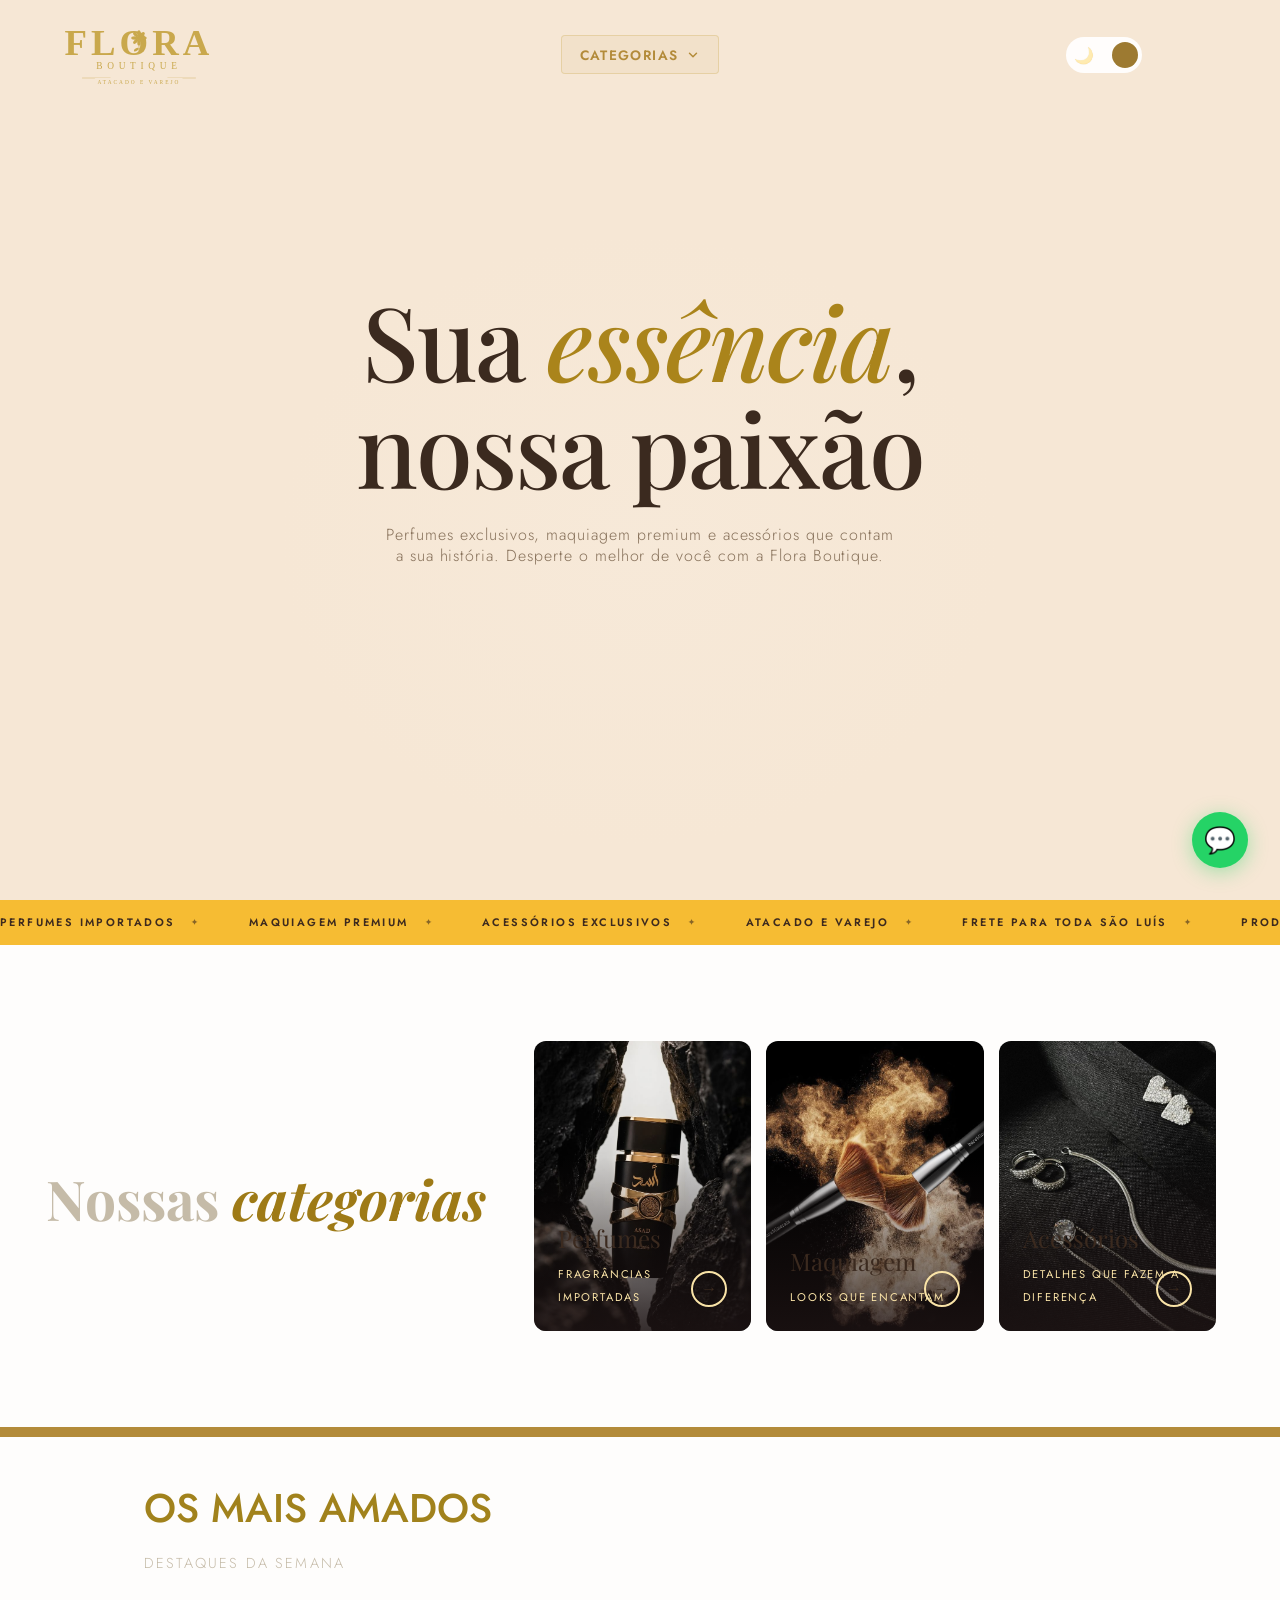
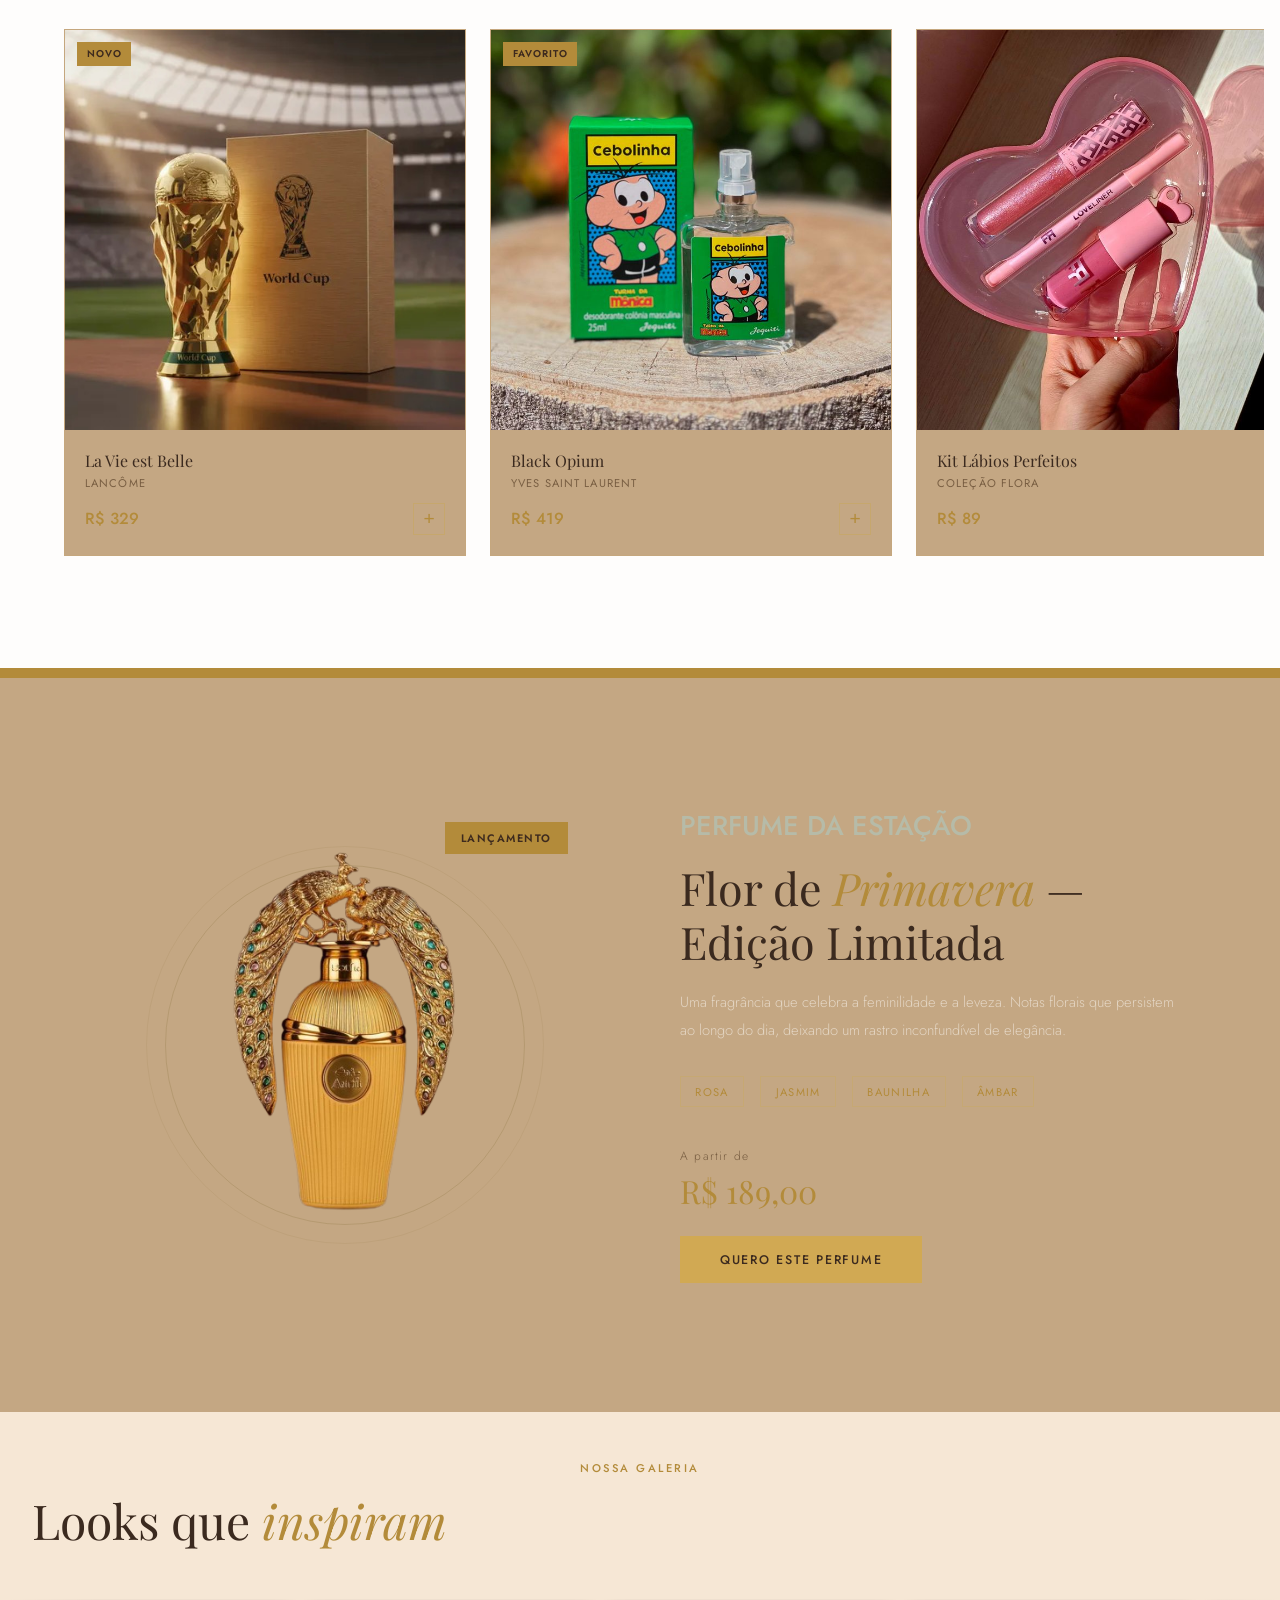
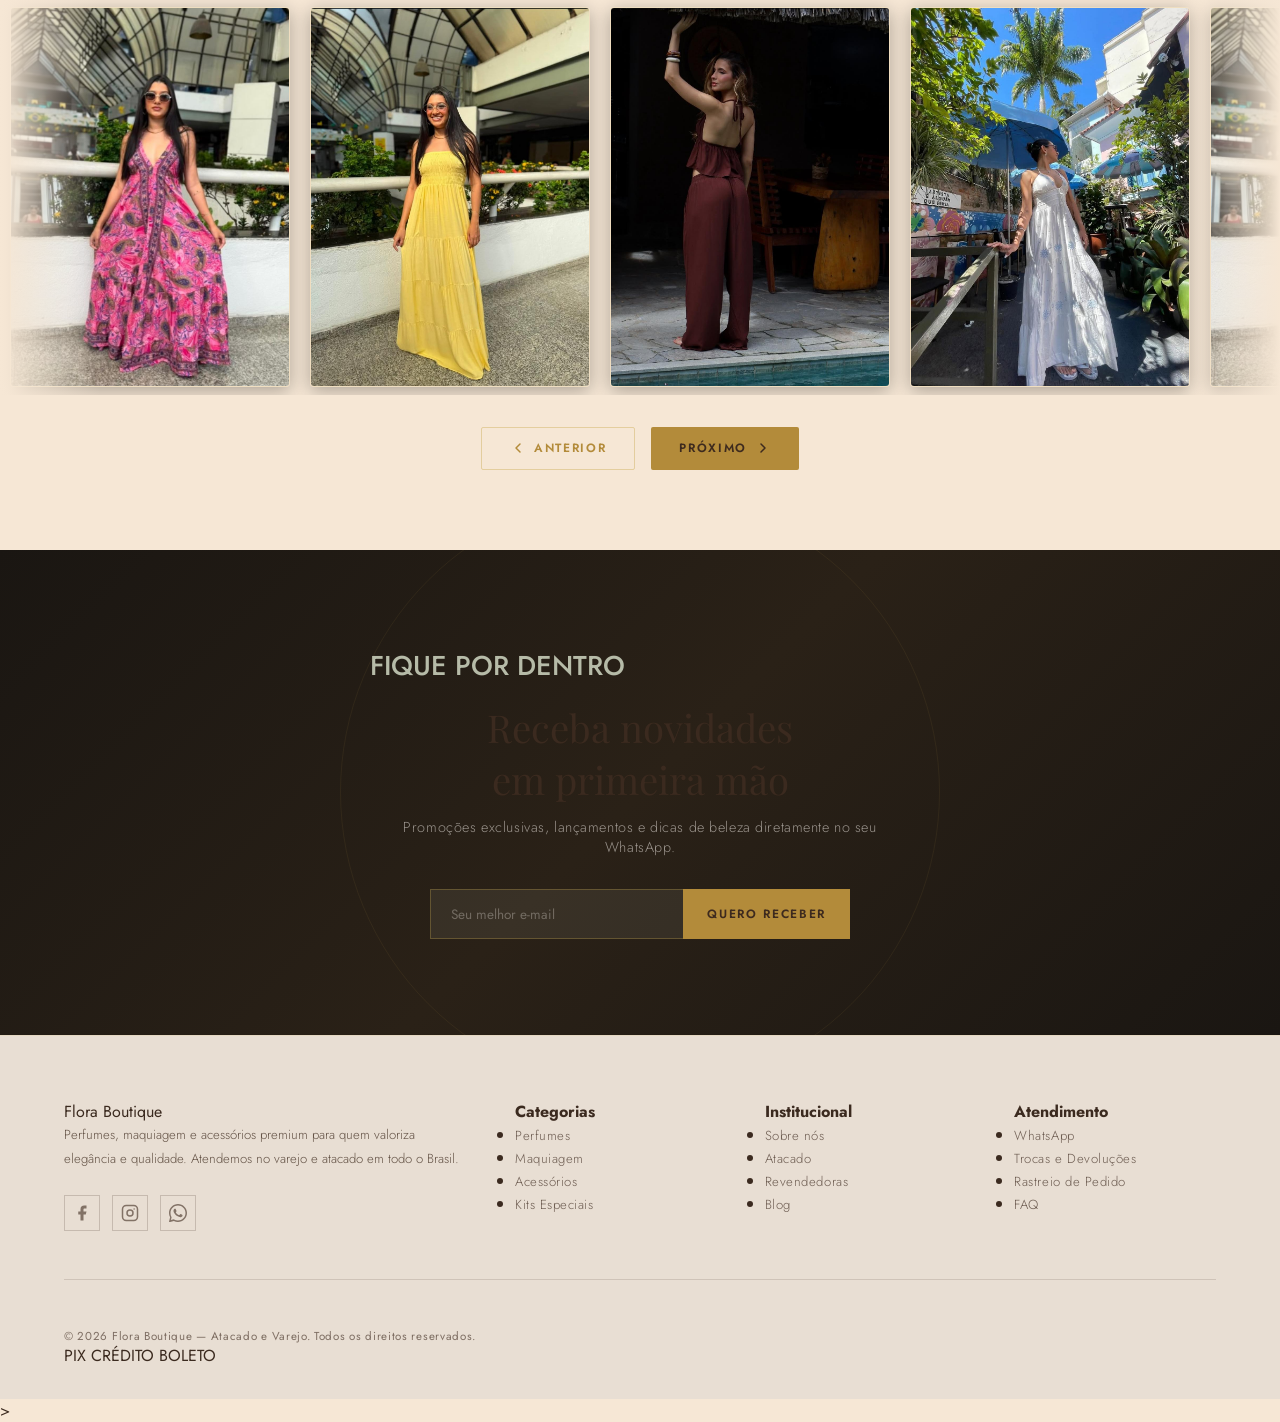
==== commit a2c795f3: "Categorias_dropdown" ====
--- a/frontend/src/pages/index.html
+++ b/frontend/src/pages/index.html
@@ -19,17 +19,31 @@
         <img src="../images/flora_logo_inicio.svg" alt="Flora Boutique">
       </a>
     </div>
-    <ul class="nav-links">
-      <li><a href="#categorias">Categorias</a></li>
-      <!-- <li><a href="#destaques">Destaques</a></li> -->
-      <!-- <li><a href="#sobre">Sobre</a></li> -->
-      <!-- <li><a href="#contato">Contato</a></li> -->
-    </ul>
-    <button id="theme-toggle" class="theme-toggle" aria-label="Alternar tema claro e escuro">
-      <span class="theme-icon theme-icon--moon">🌙</span>
-      <span class="theme-icon theme-icon--sun">☀️</span>
-      <span class="theme-toggle__circle"></span>
-    </button>
+    <div class="nav-categorias-wrapper">
+      <button class="nav-categorias-btn" id="categoriasBtn" aria-expanded="false" aria-haspopup="true">
+        Categorias
+        <svg class="cat-chevron" viewBox="0 0 24 24" fill="none" stroke="currentColor" stroke-width="2.5" stroke-linecap="round" stroke-linejoin="round">
+          <polyline points="6 9 12 15 18 9"/>
+        </svg>
+      </button>
+      <div class="nav-categories-dropdown" id="categoriasDropdown" aria-hidden="true">
+        <ul class="dropdown-list">
+          <li><a href="#"><i class="cat-icon">🌸</i> Perfumes</a></li>
+          <li><a href="#"><i class="cat-icon">💄</i> Maquiagem</a></li>
+          <li><a href="#"><i class="cat-icon">💍</i> Acessórios</a></li>
+          <li><a href="#"><i class="cat-icon">🎁</i> Kits Especiais</a></li>
+          <li><a href="#"><i class="cat-icon">✨</i> Lançamentos</a></li>
+          <li><a href="#"><i class="cat-icon">🏷️</i> Ofertas</a></li>
+        </ul>
+      </div>
+    </div>
+    <div id="theme-button">
+      <button id="theme-toggle" class="theme-toggle" aria-label="Alternar tema claro e escuro">
+        <span class="theme-icon theme-icon--moon">🌙</span>
+        <span class="theme-icon theme-icon--sun">☀️</span>
+        <span class="theme-toggle__circle"></span>
+      </button>
+    </div>
   </nav>
   
   <!-- ── HERO ─────────────────────────────────────────────── -->
--- a/frontend/src/styles/style.css
+++ b/frontend/src/styles/style.css
@@ -76,28 +76,122 @@
   color: var(--gold);
   letter-spacing: 0.08em;
 }
-.nav-links {
-  display: flex;
-  gap: 2.5rem;
+
+/* ── NAV CATEGORIAS DROPDOWN ─────────── */
+
+.nav-categorias-wrapper {
+  position: relative;
+  z-index: 200;
+}
+
+.nav-categorias-btn {
+  display: flex;
+  align-items: center;
+  gap: 0.5rem;
+  font-family: 'Jost', sans-serif;
+  font-size: 0.85rem;
+  font-weight: 600;
+  letter-spacing: 0.1em;
+  text-transform: uppercase;
+  color: var(--gold);
+  background: rgba(201, 168, 76, 0.08);
+  border: 0.5px solid rgba(201, 168, 76, 0.3);
+  padding: 0.55rem 1.1rem;
+  border-radius: 4px;
+  cursor: pointer;
+  transition: background 0.2s, border-color 0.2s;
+  white-space: nowrap;
+}
+
+.nav-categorias-btn:hover,
+.nav-categorias-btn.active {
+  background: rgba(201, 168, 76, 0.16);
+  border-color: var(--gold);
+}
+
+.cat-chevron {
+  width: 14px;
+  height: 14px;
+  transition: transform 0.25s ease;
+  stroke: var(--gold);
+}
+
+.nav-categorias-btn.active .cat-chevron {
+  transform: rotate(180deg);
+}
+
+.nav-categories-dropdown {
+  position: absolute;
+  top: calc(100% + 8px);
+  left: 50%;
+
+  min-width: 250px;
+
+  background: var(--surface);
+  border: 1px solid rgba(201,168,76,.15);
+  border-radius: 12px;
+  box-shadow: 0 12px 40px rgba(0,0,0,.35);
+
+  transform: translateX(-50%) translateY(-10px);
+
+  opacity: 0;
+  visibility: hidden;
+  pointer-events: none;
+
+  transition: all .3s ease;
+
+  z-index: 999;
+}
+
+.nav-categories-dropdown.open {
+  opacity: 1;
+  visibility: visible;
+  pointer-events: auto;
+
+  transform: translateX(-50%) translateY(0);
+}
+
+body[data-theme="light"] .nav-categorias-dropdown {
+  background: #fff;
+  box-shadow: 0 12px 40px rgba(0, 0, 0, 0.15);
+}
+
+.dropdown-list {
   list-style: none;
-}
-.nav-links a {
-  font-size: 1.00rem;
-  font-weight: 500;
-  letter-spacing: 0.14em;
-  text-transform: uppercase;
+  padding: 0.5rem 0;
+}
+
+.dropdown-list li a {
+  display: flex;
+  align-items: center;
+  gap: 0.75rem;
+  padding: 0.65rem 1.25rem;
+  font-family: 'Jost', sans-serif;
+  font-size: 0.88rem;
+  font-weight: 400;
+  letter-spacing: 0.04em;
+  color: var(--text-main);
+  text-decoration: none;
+  transition: background 0.15s, color 0.15s;
+}
+
+.dropdown-list li a:hover {
+  background: rgba(201, 168, 76, 0.08);
   color: var(--gold);
-  text-decoration: none;
-  opacity: 0.8;
-  transition: opacity 0.2s, color 0.2s;
-}
-.nav-links a:hover { opacity: 1; color: var(--gold); }
+}
+
+.cat-icon {
+  font-style: normal;
+  font-size: 1rem;
+  width: 20px;
+  text-align: center;
+}
 
 .theme-toggle {
   width: 76px;
   height: 36px;
   position: relative;
-  padding: 4px;
+  padding-left: 8px;
   border: 1px solid var(--border);
   border-radius: 999px;
   background: var(--surface-soft);
@@ -105,7 +199,12 @@
   transition: background 0.25s ease, border-color 0.25s ease;
   display: flex;
   align-items: center;
-  z-index: 50;
+ 
+}
+
+#theme-button {
+  width: 150px;
+   z-index: 50;
 }
 
 button#theme-toggle {
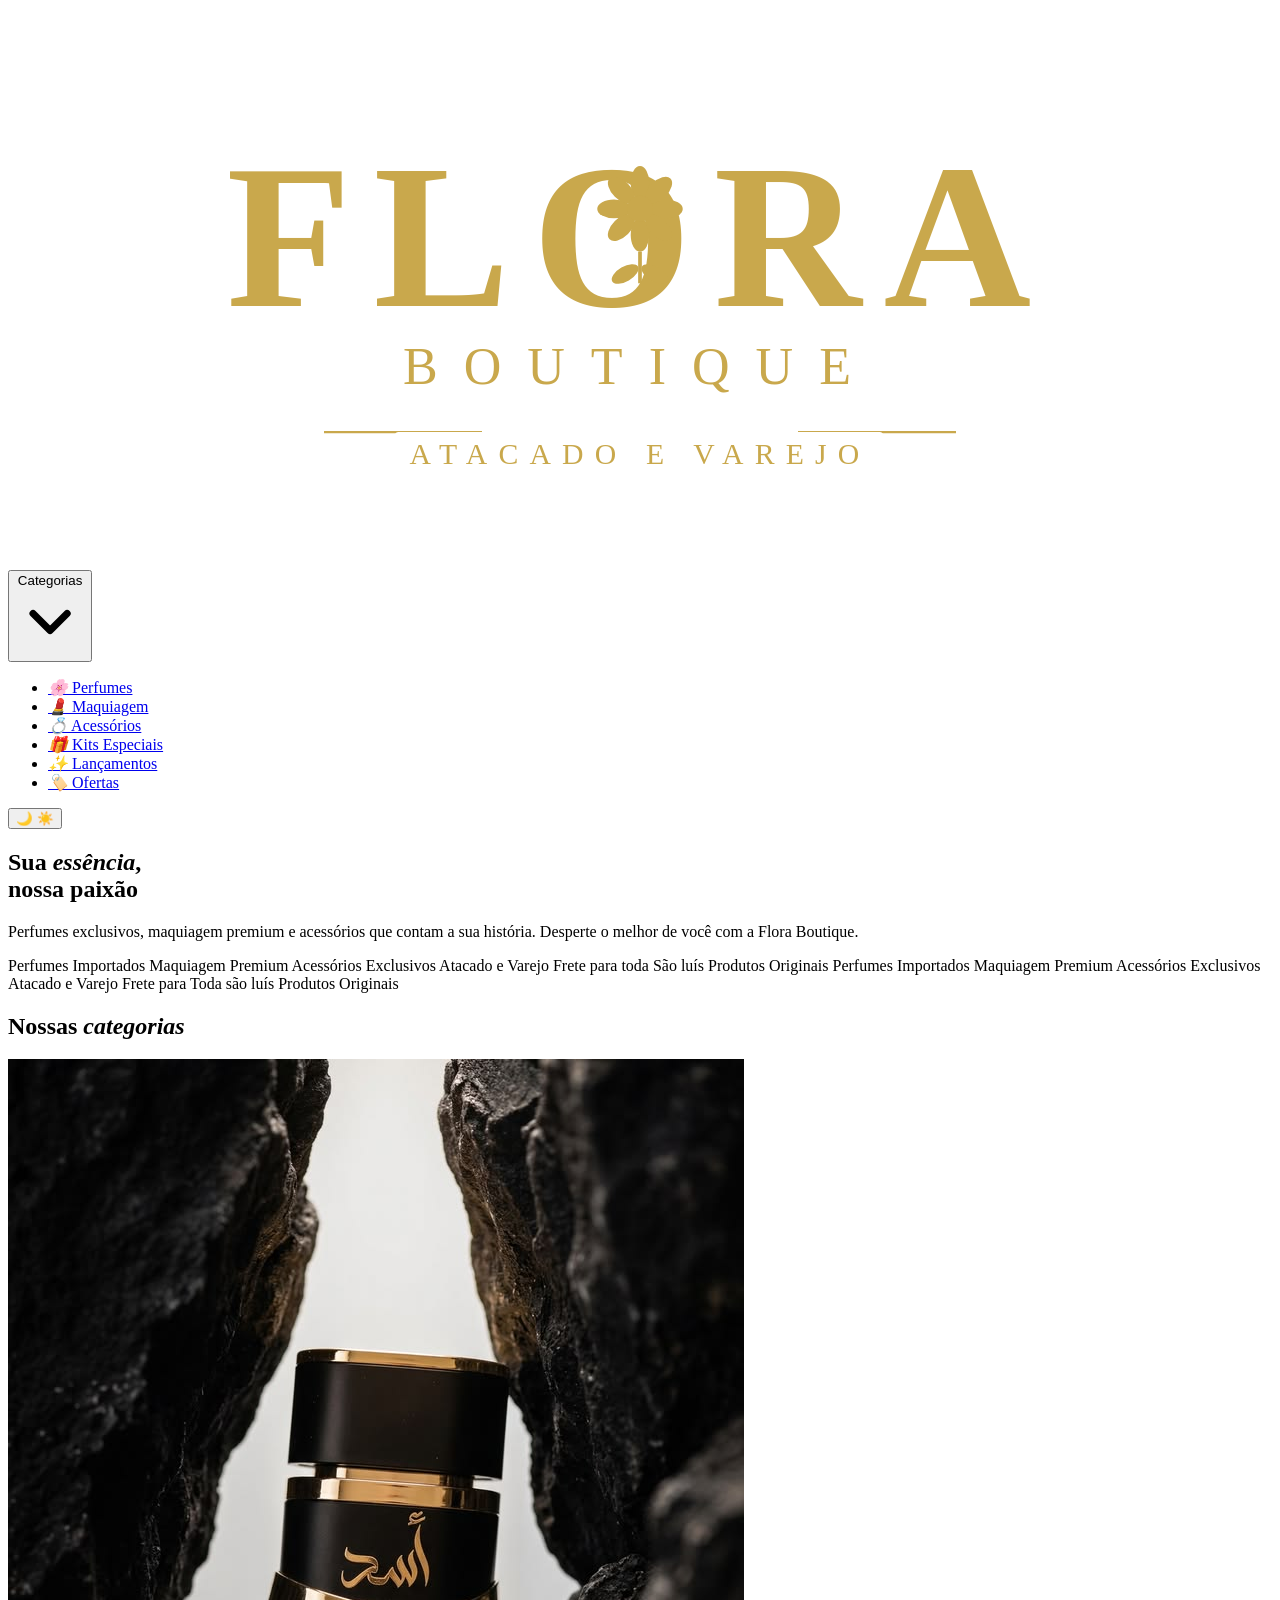
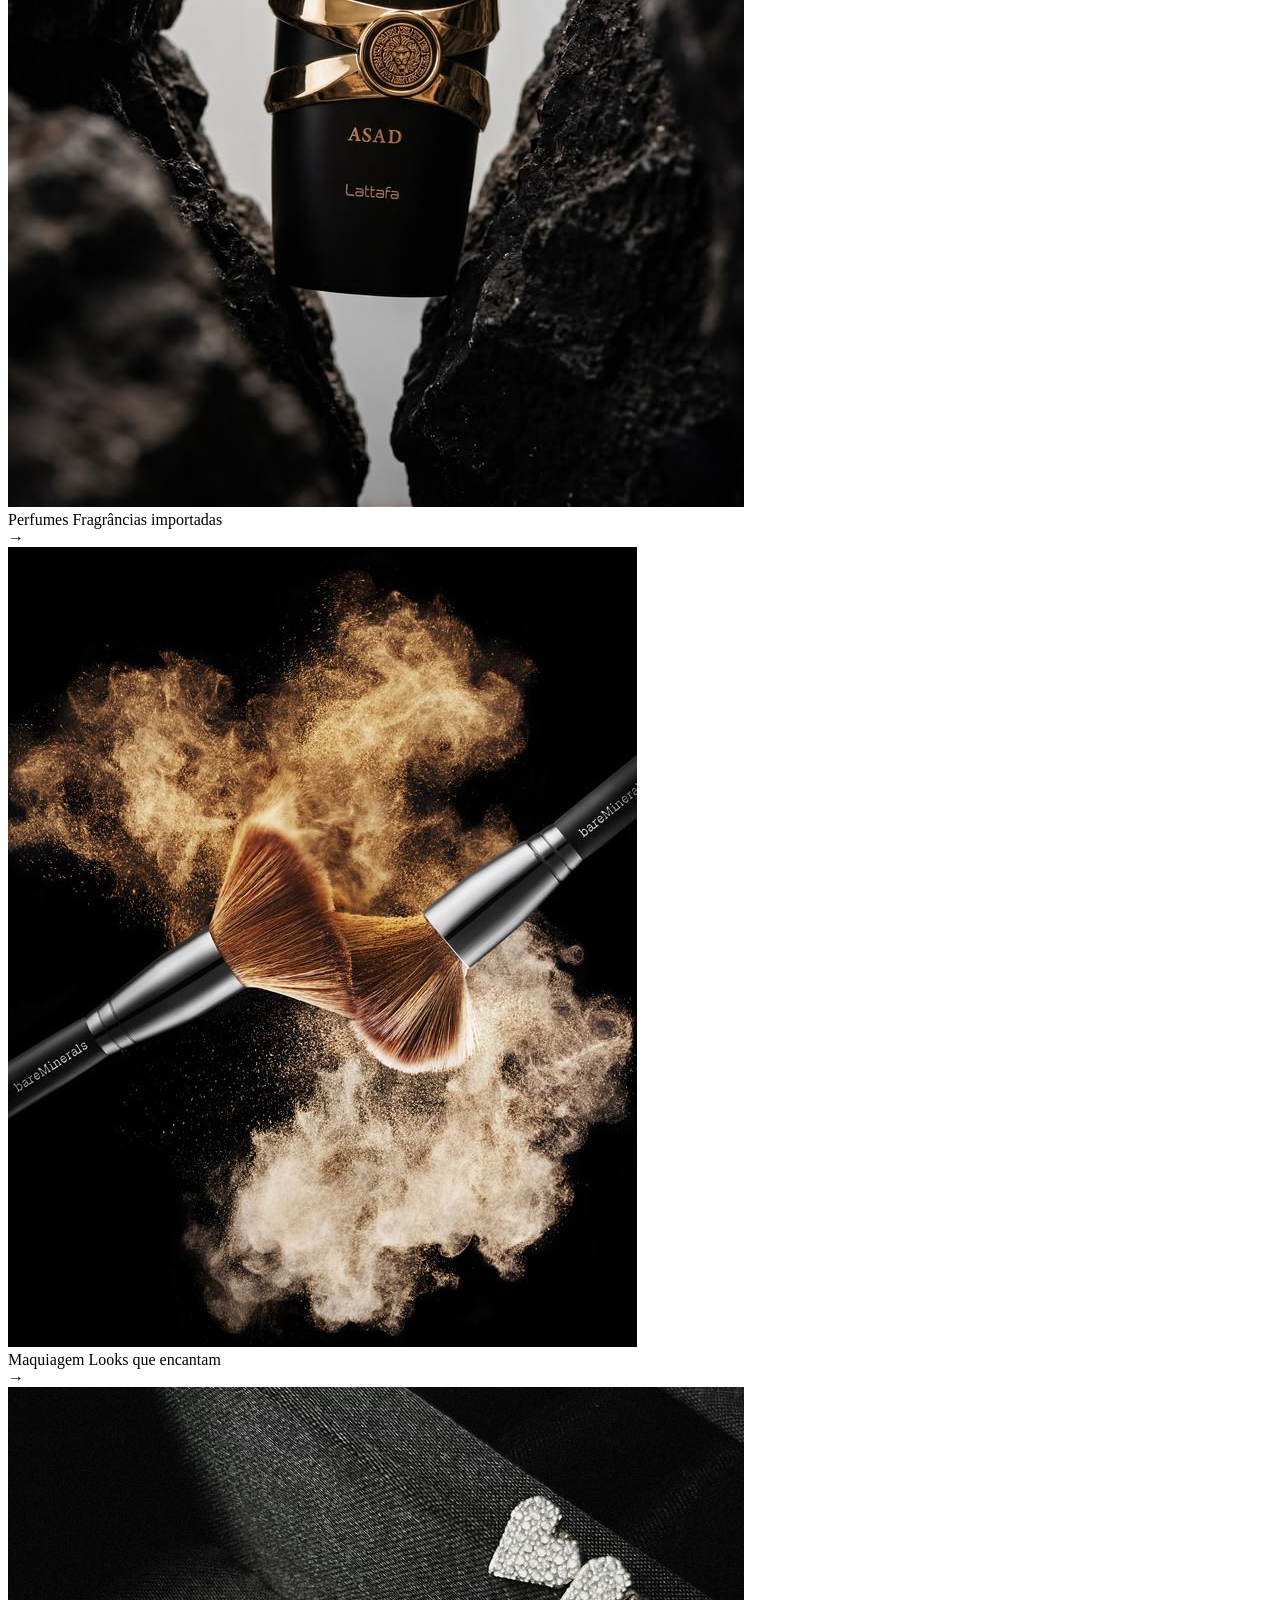
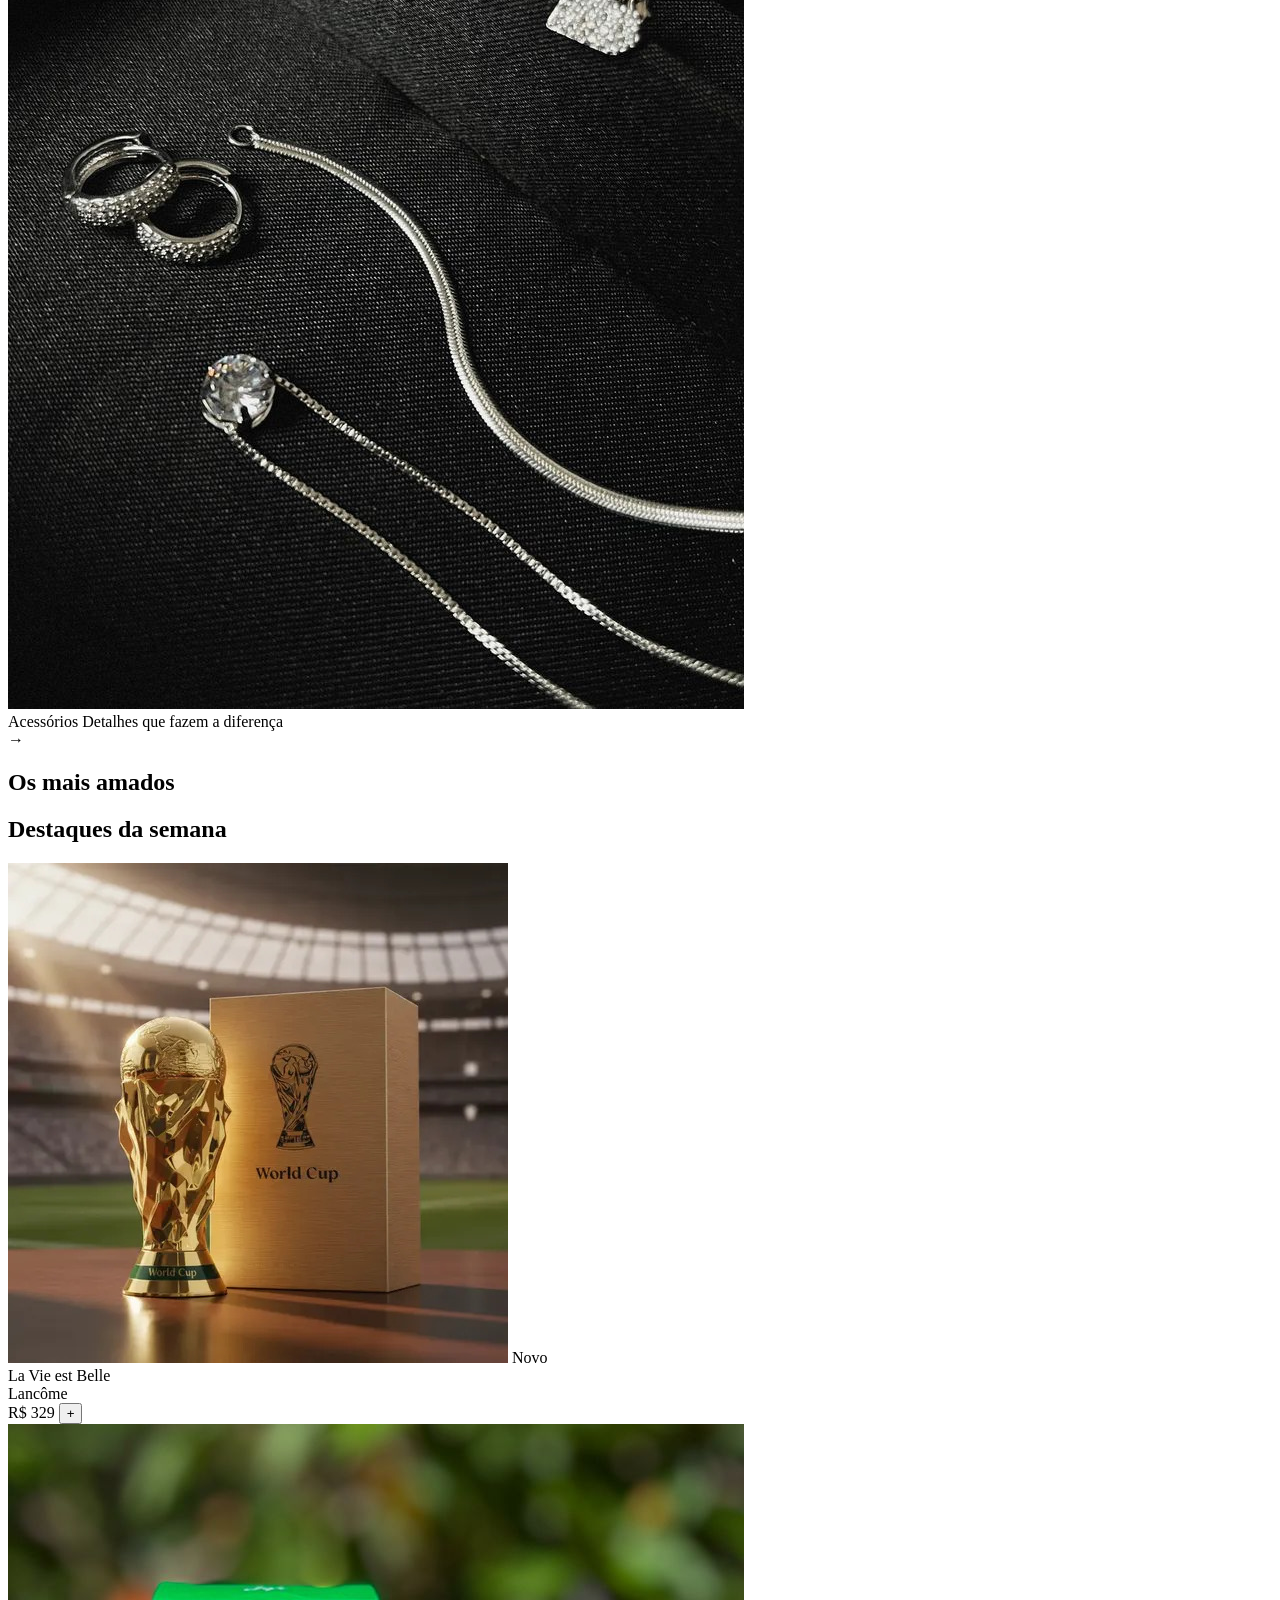
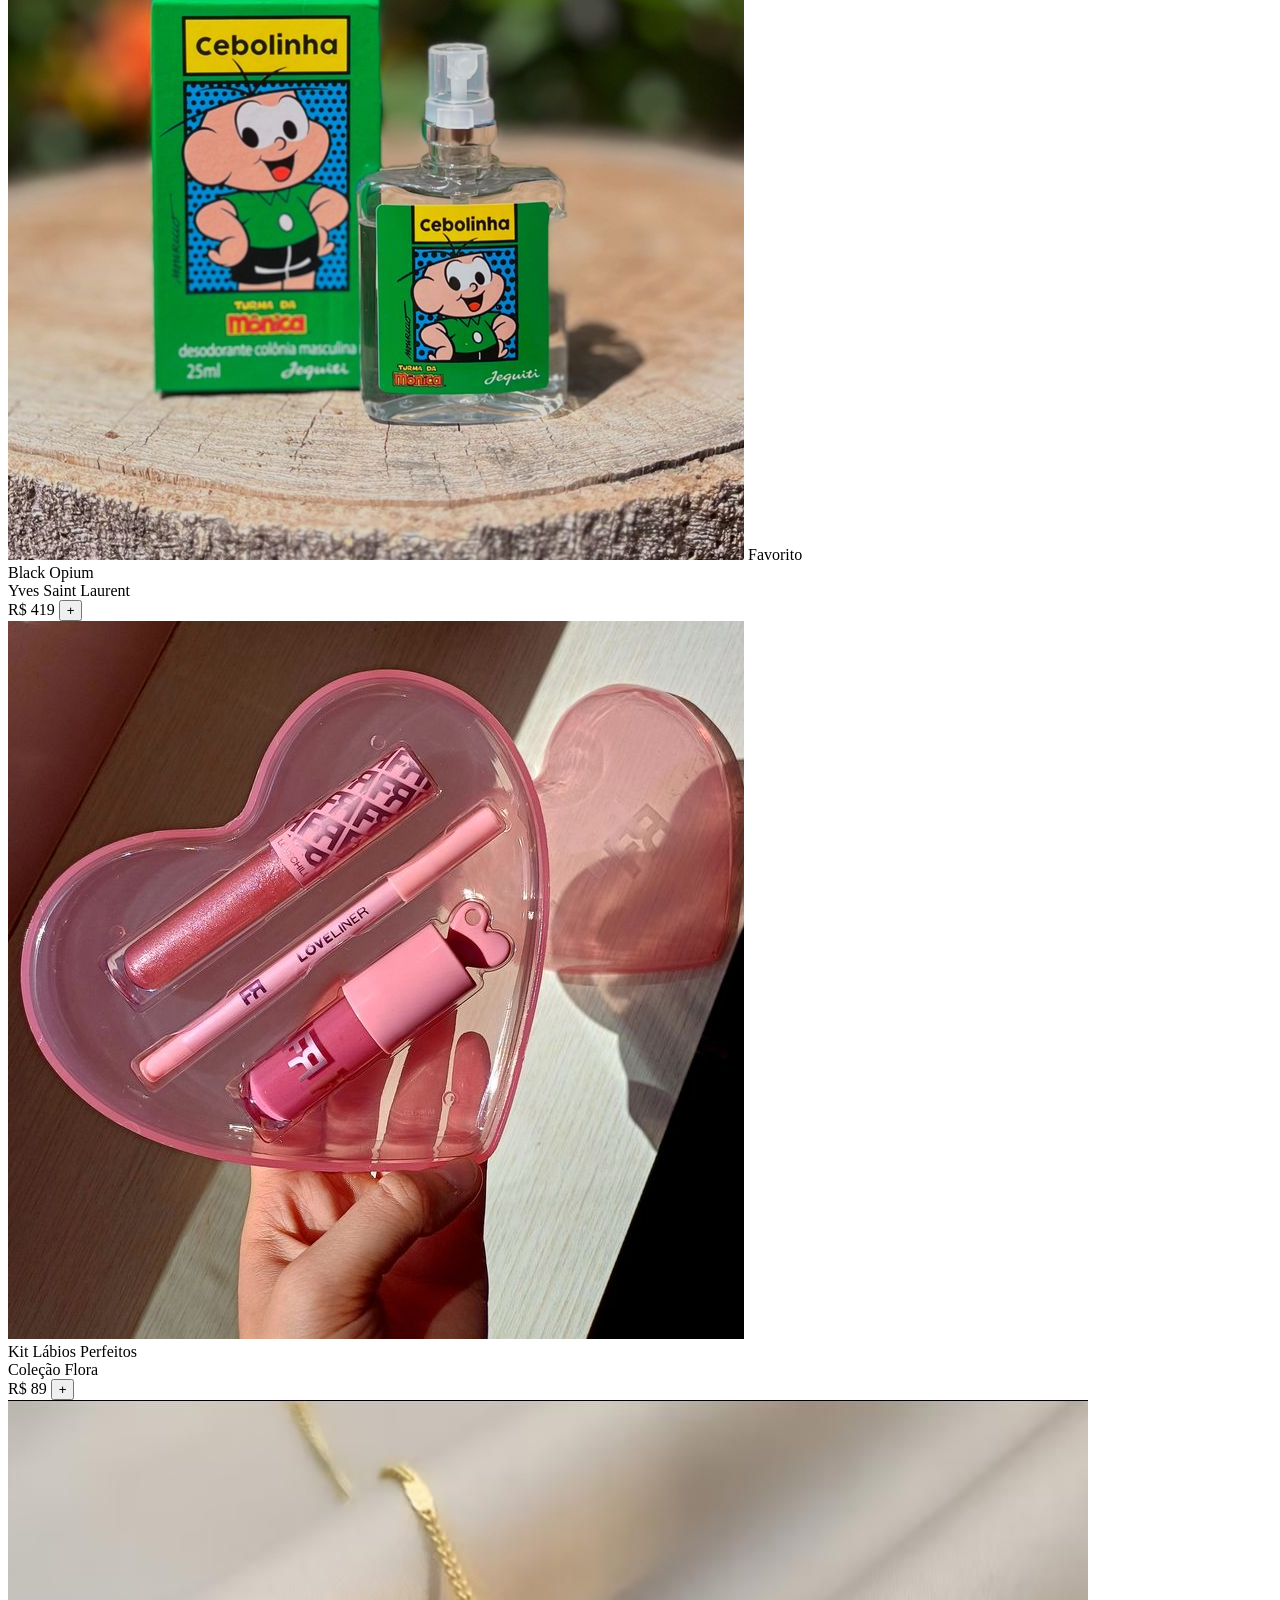
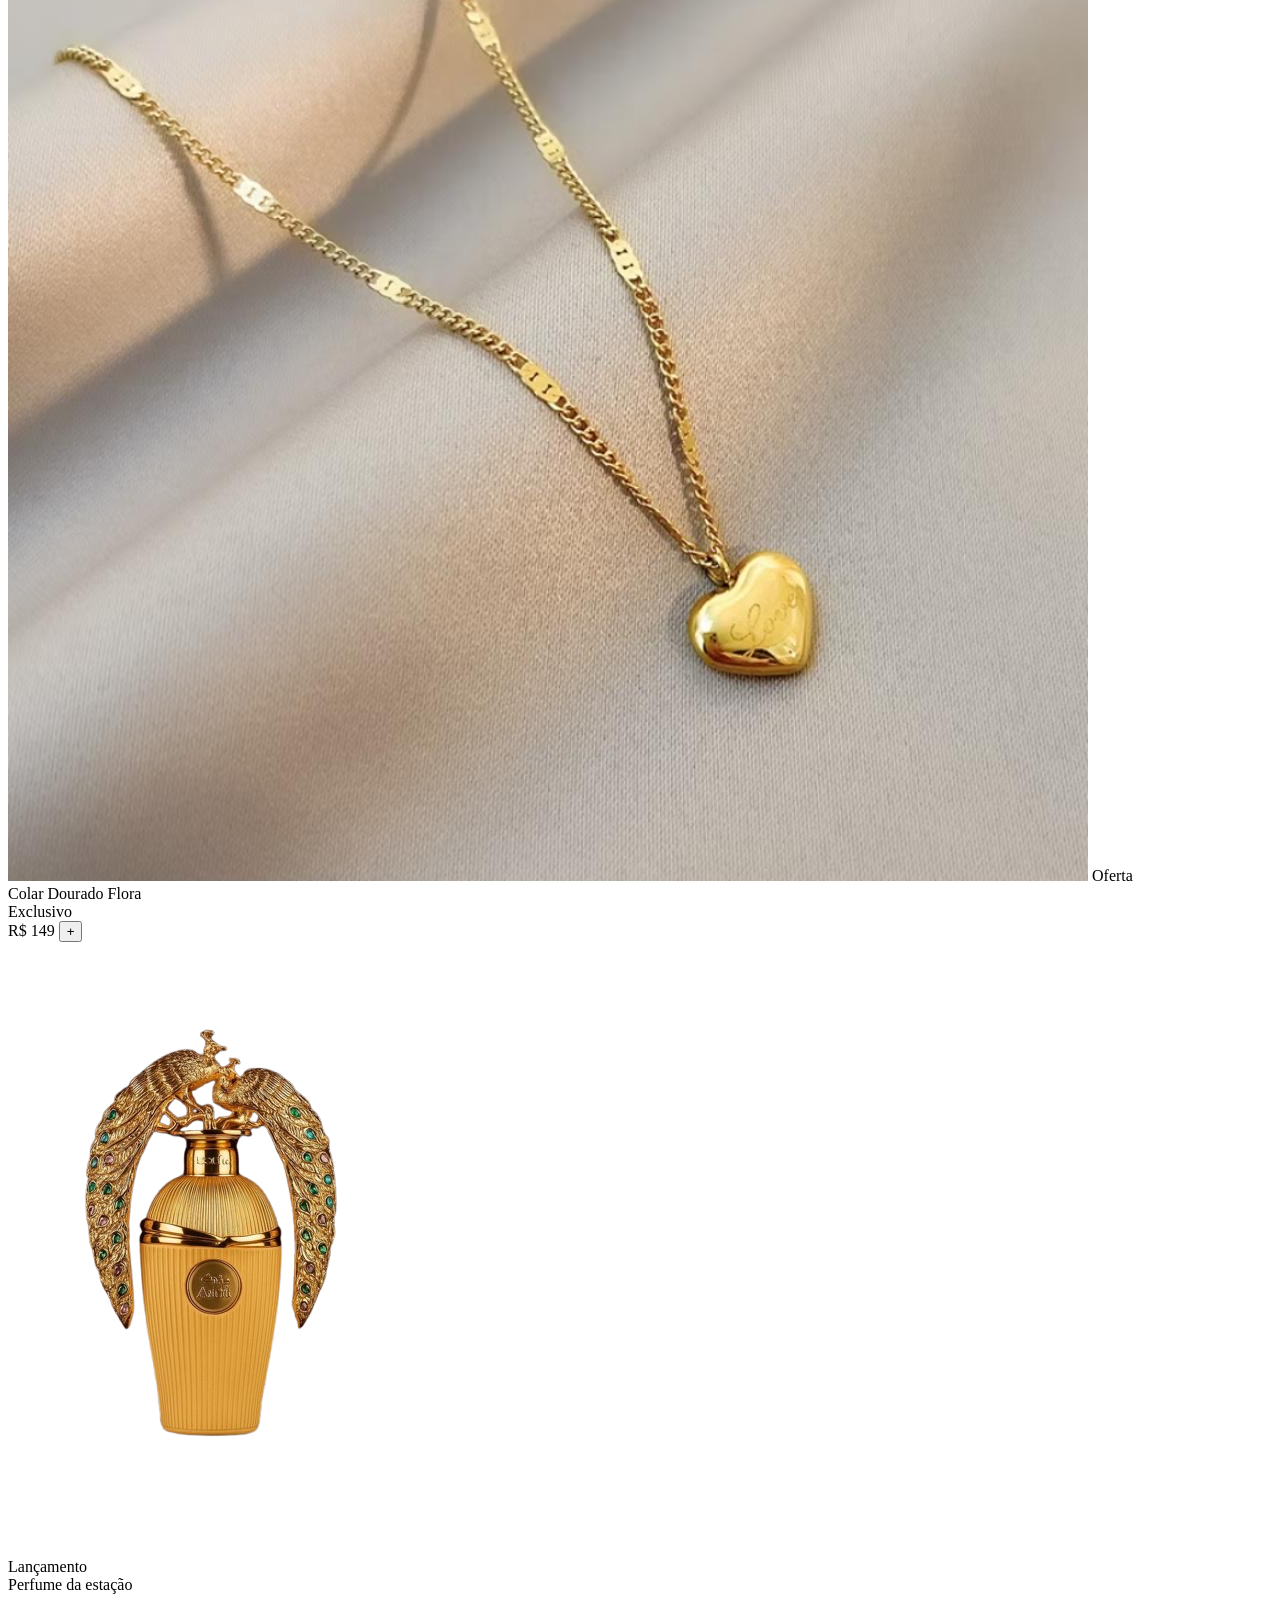
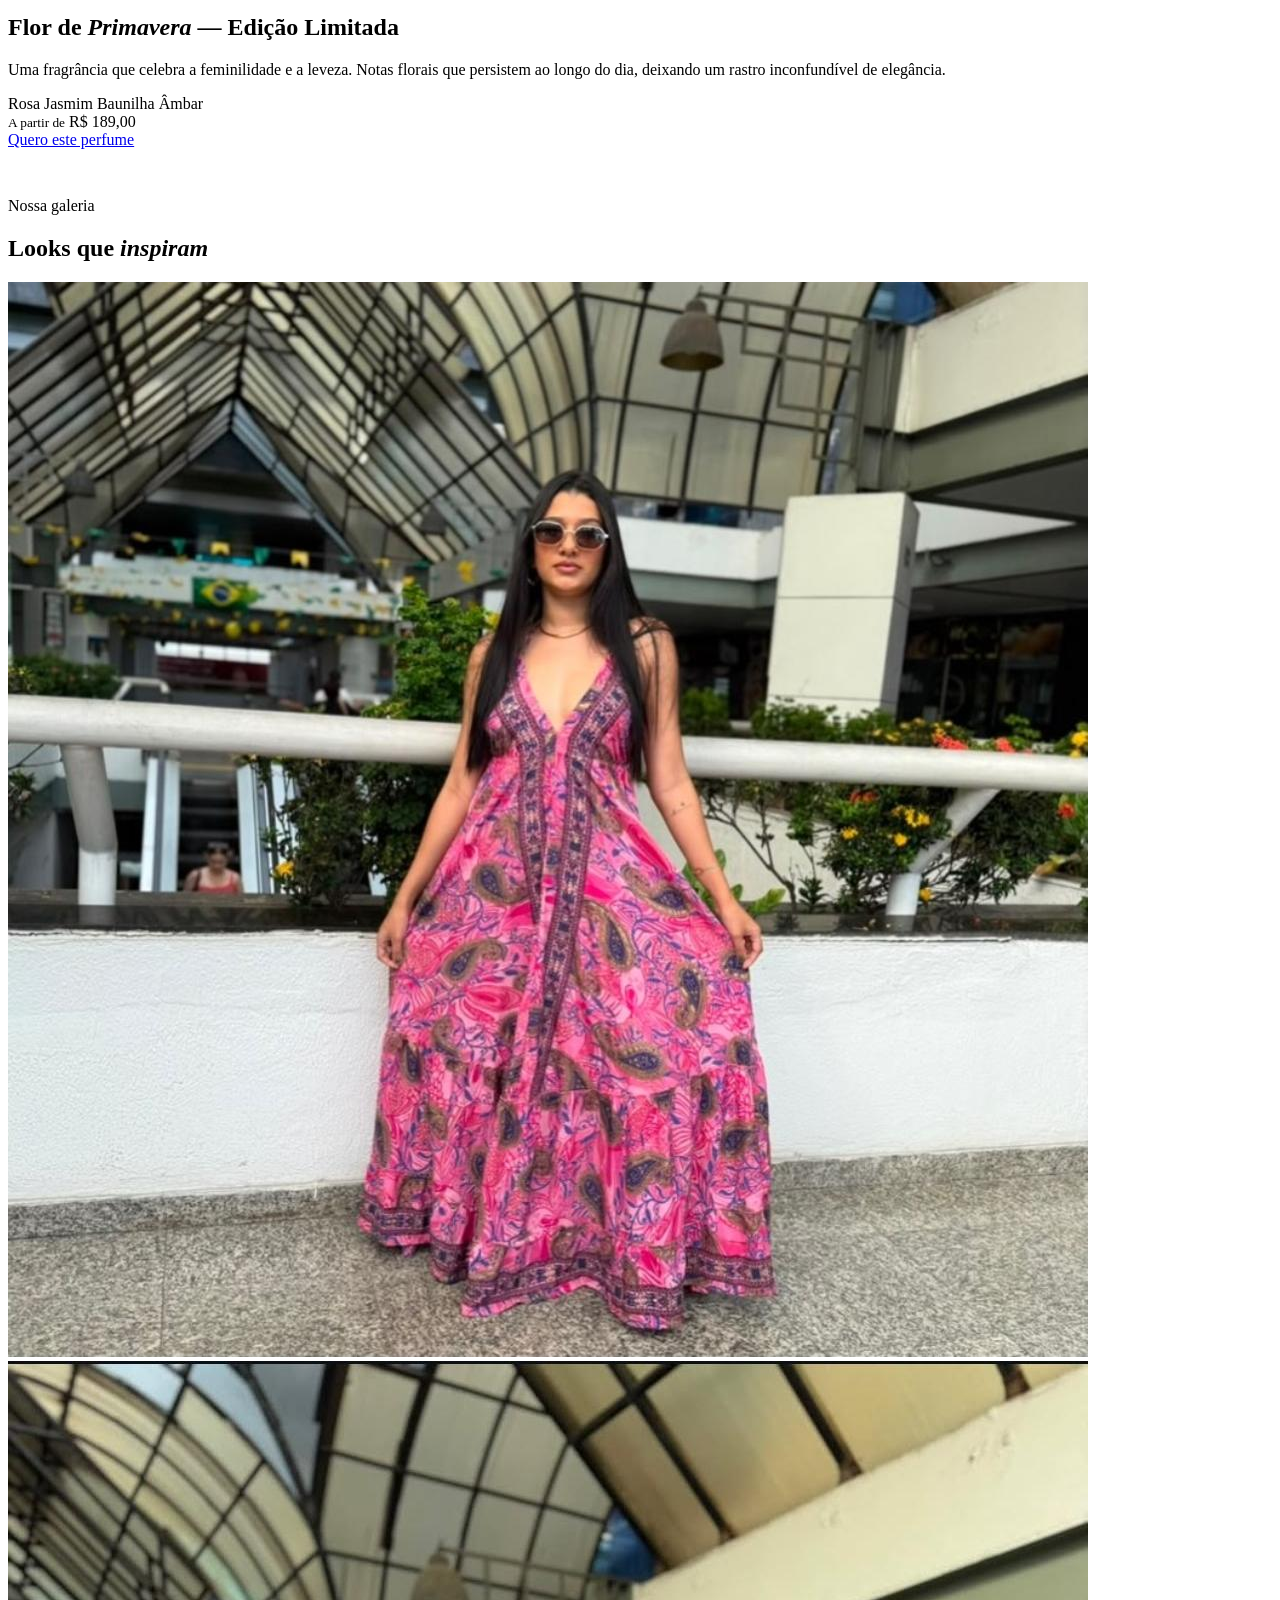
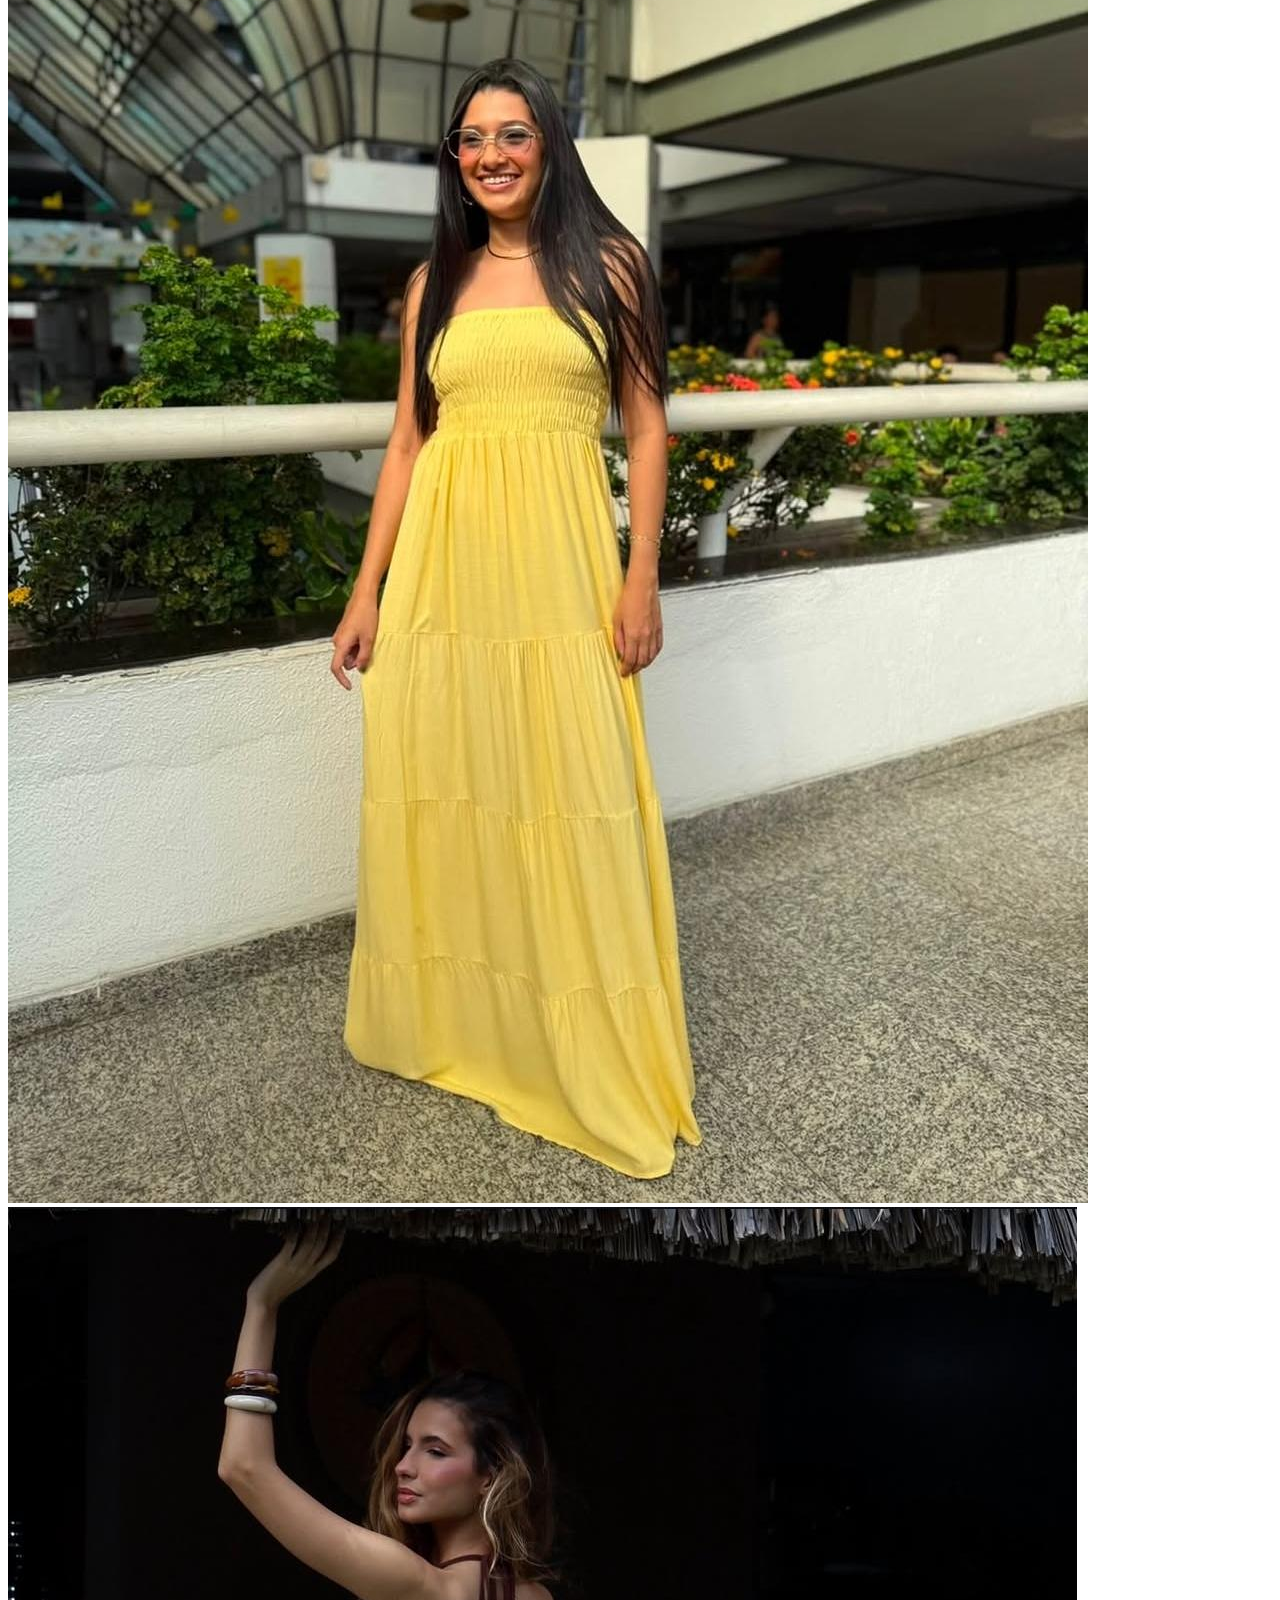
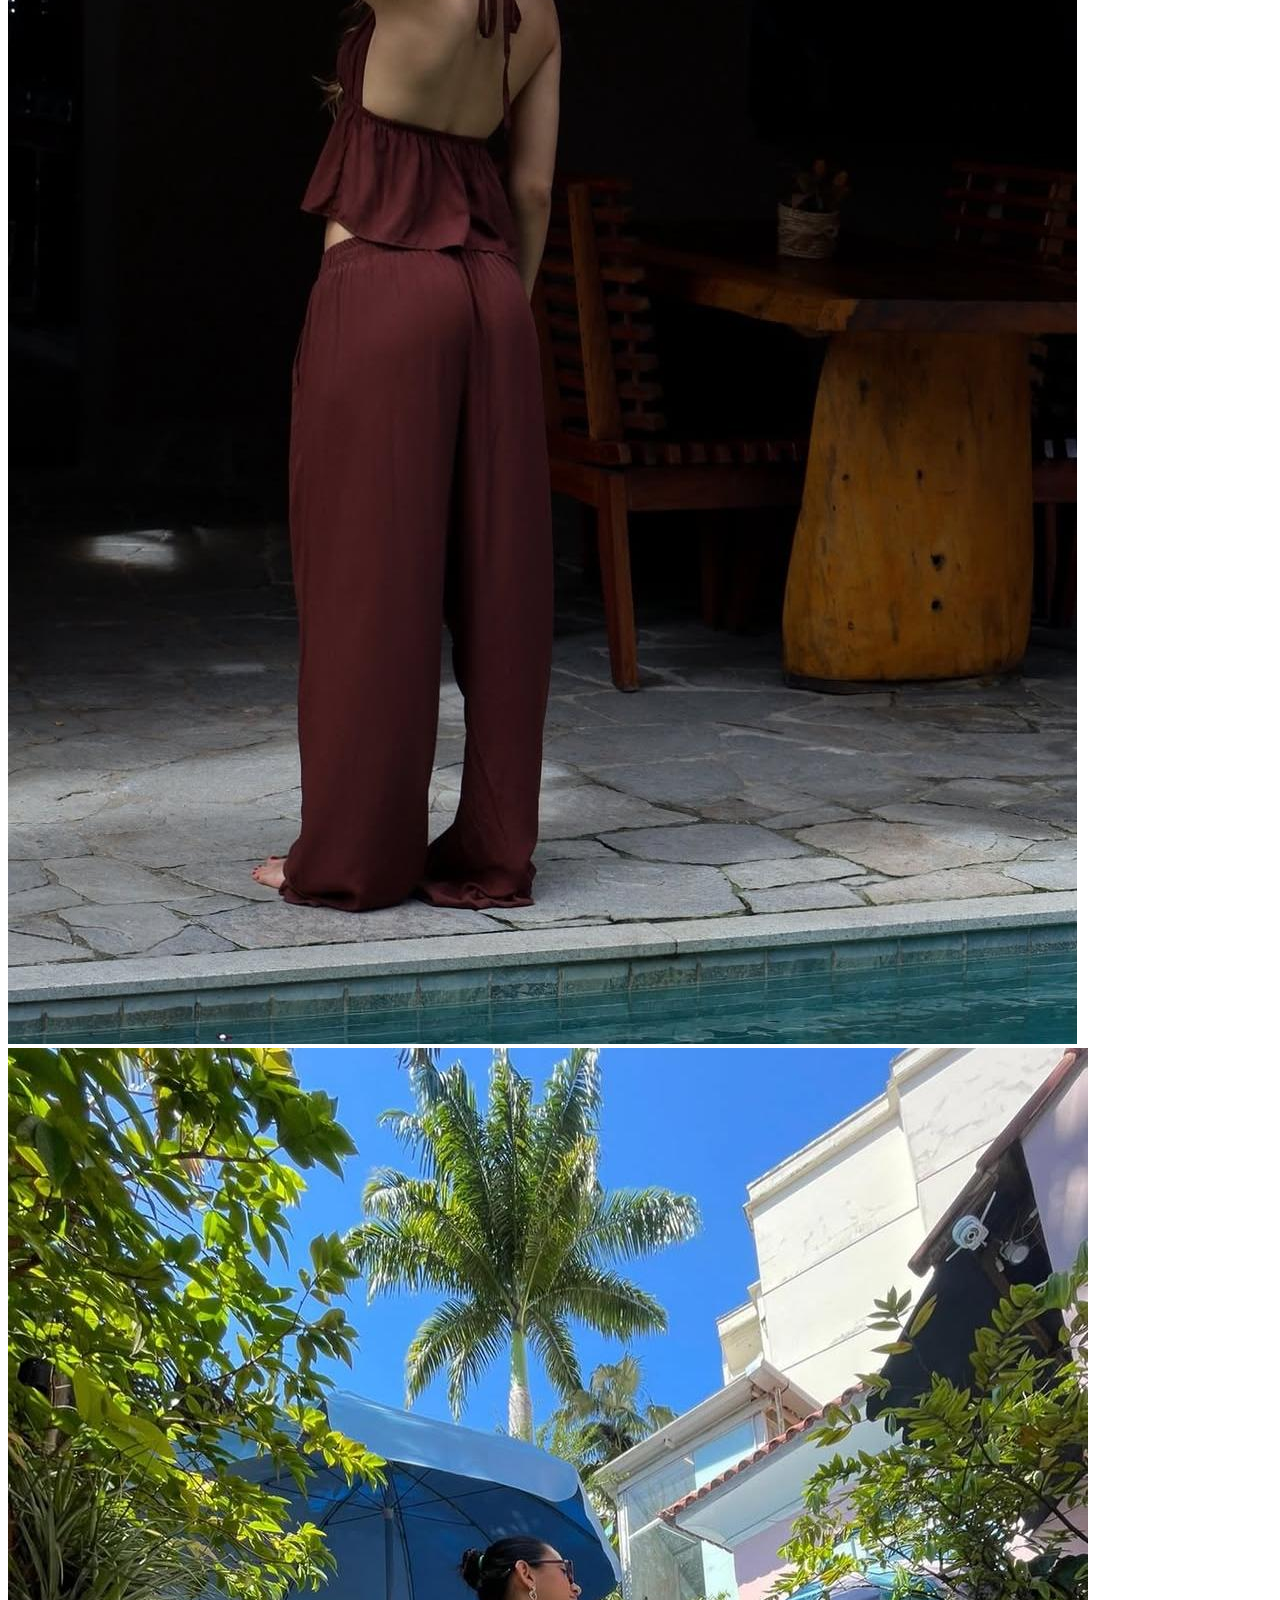
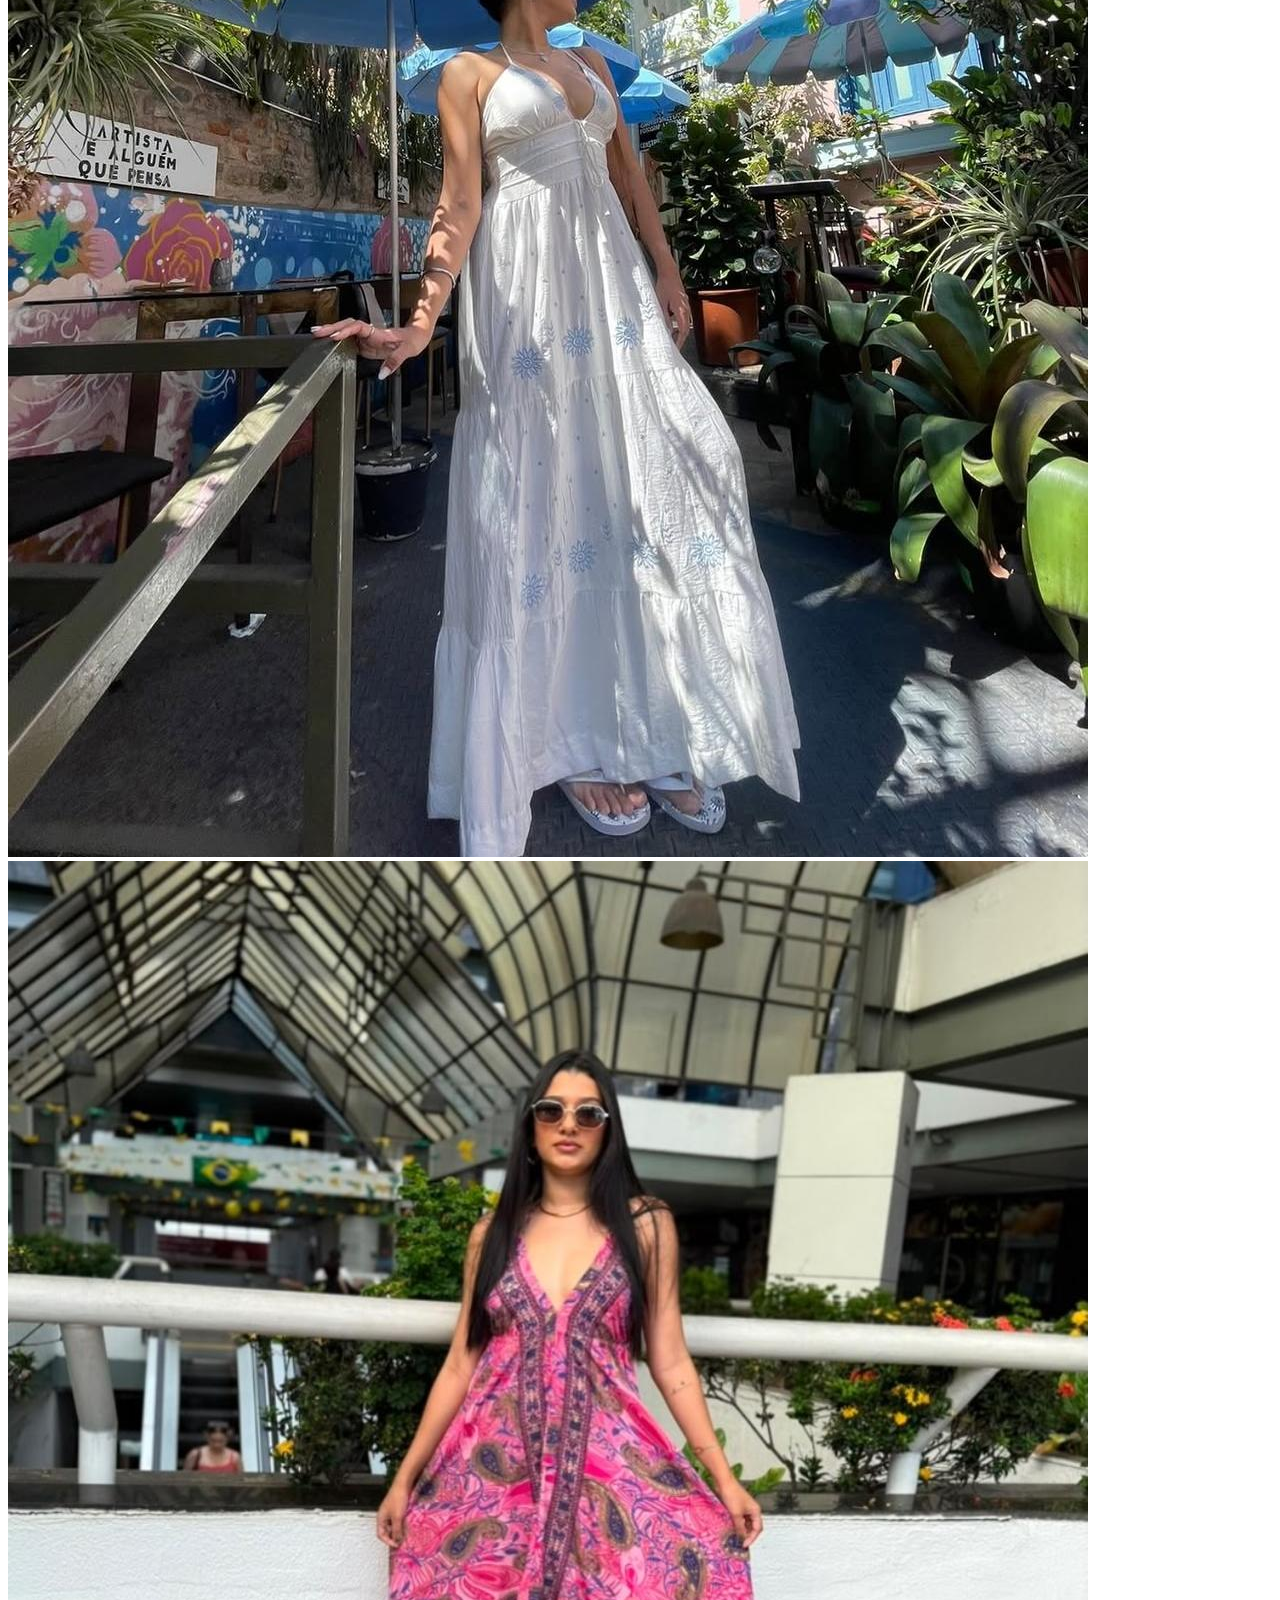
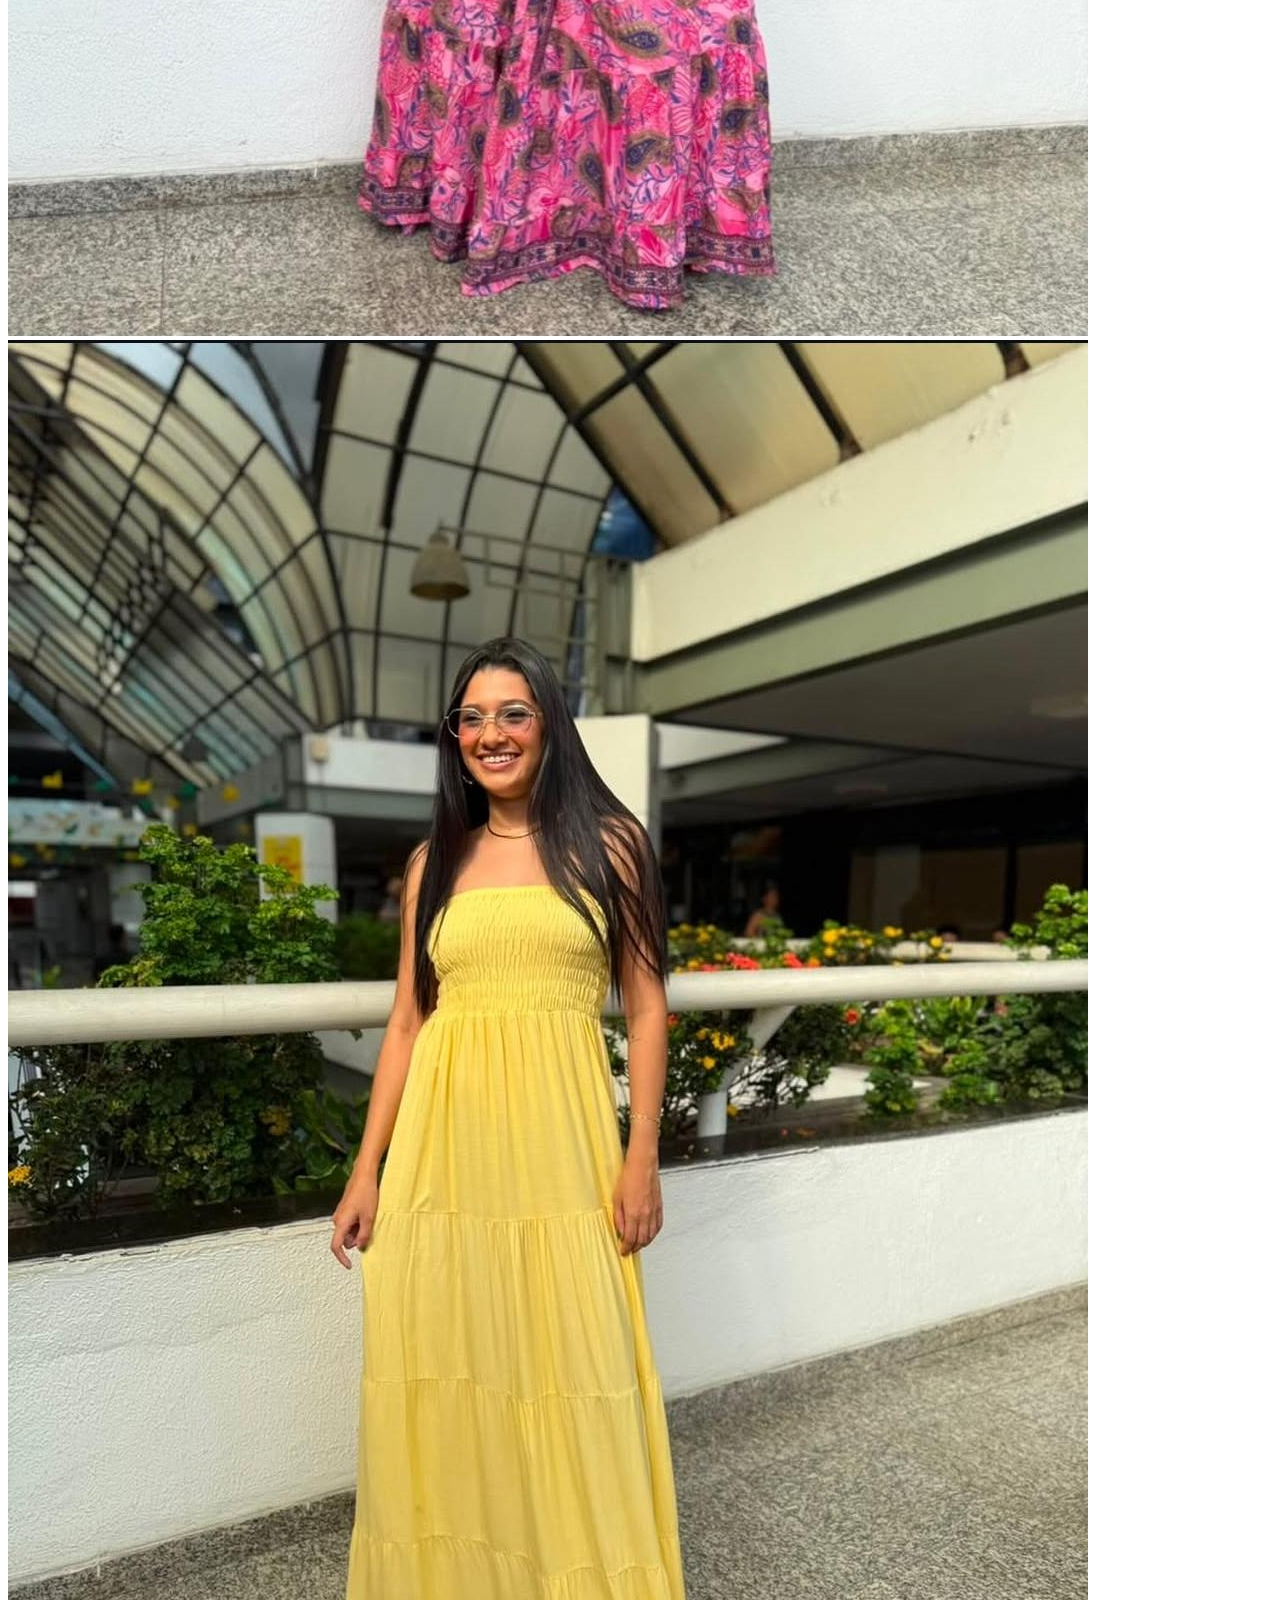
==== commit 51c84299: "Firebase.js" ====
--- a/frontend/src/pages/index.html
+++ b/frontend/src/pages/index.html
@@ -8,7 +8,7 @@
   <link rel="preconnect" href="https://fonts.googleapis.com">
   <link rel="preconnect" href="https://fonts.gstatic.com" crossorigin>
   <link href="https://fonts.googleapis.com/css2?family=Playfair+Display:ital,wght@0,400;0,500;0,600;0,700;1,400;1,500&family=Jost:wght@300;400;500;600&display=swap" rel="stylesheet">
-  <link rel="stylesheet" href="../styles/style.css">
+  <link rel="stylesheet" href="/styles/style.css">
 </head>
 <body>
 
@@ -16,7 +16,7 @@
   <nav id="navbar">
     <div class="nav-logo">
       <a href="#" id="logo-button">
-        <img src="../images/flora_logo_inicio.svg" alt="Flora Boutique">
+        <img src="images/flora_logo_inicio.svg" alt="Flora Boutique">
       </a>
     </div>
     <div class="nav-categorias-wrapper">
@@ -345,6 +345,6 @@
     <img class="lightbox-img" id="lightboxImg" src="" alt="" />
   </div>
 
-  <script src="../services/script.js"></script>
+  <script src="/services/script.js"></script>
 </body>
 ></html>
